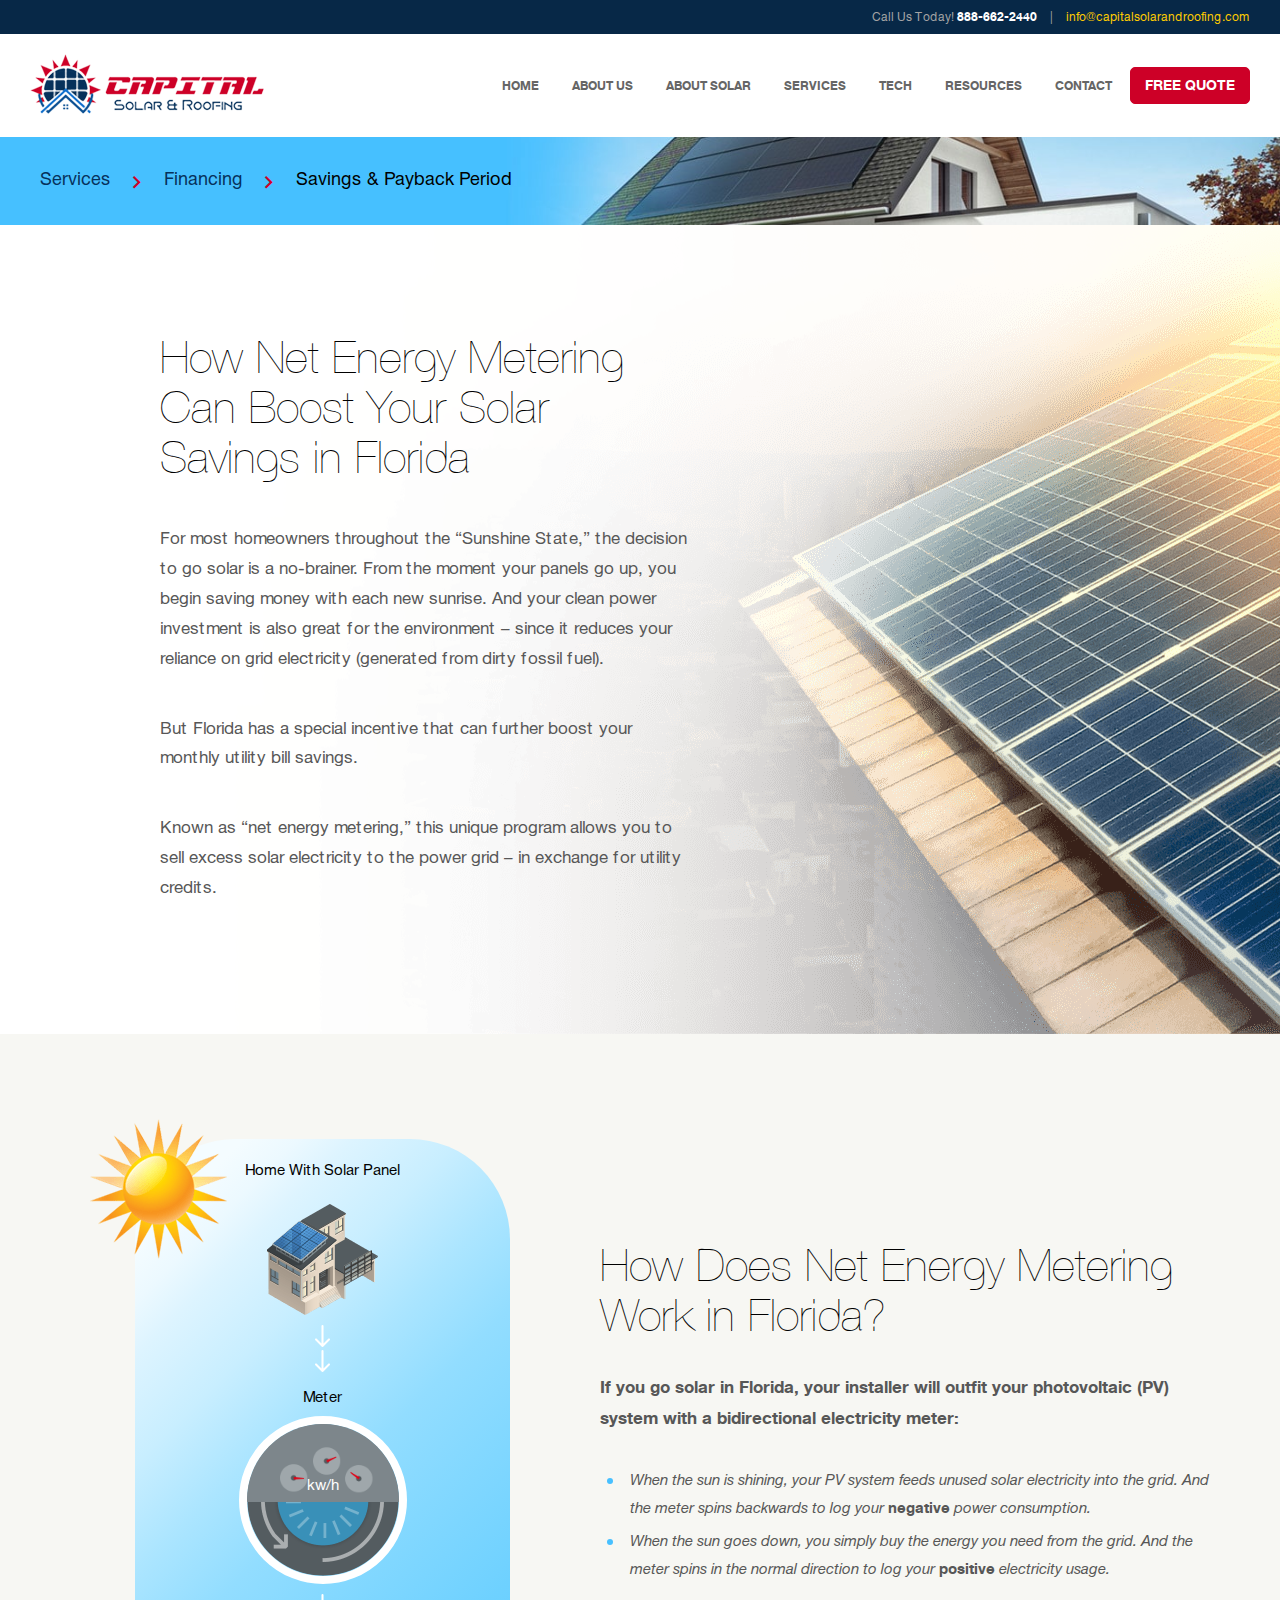
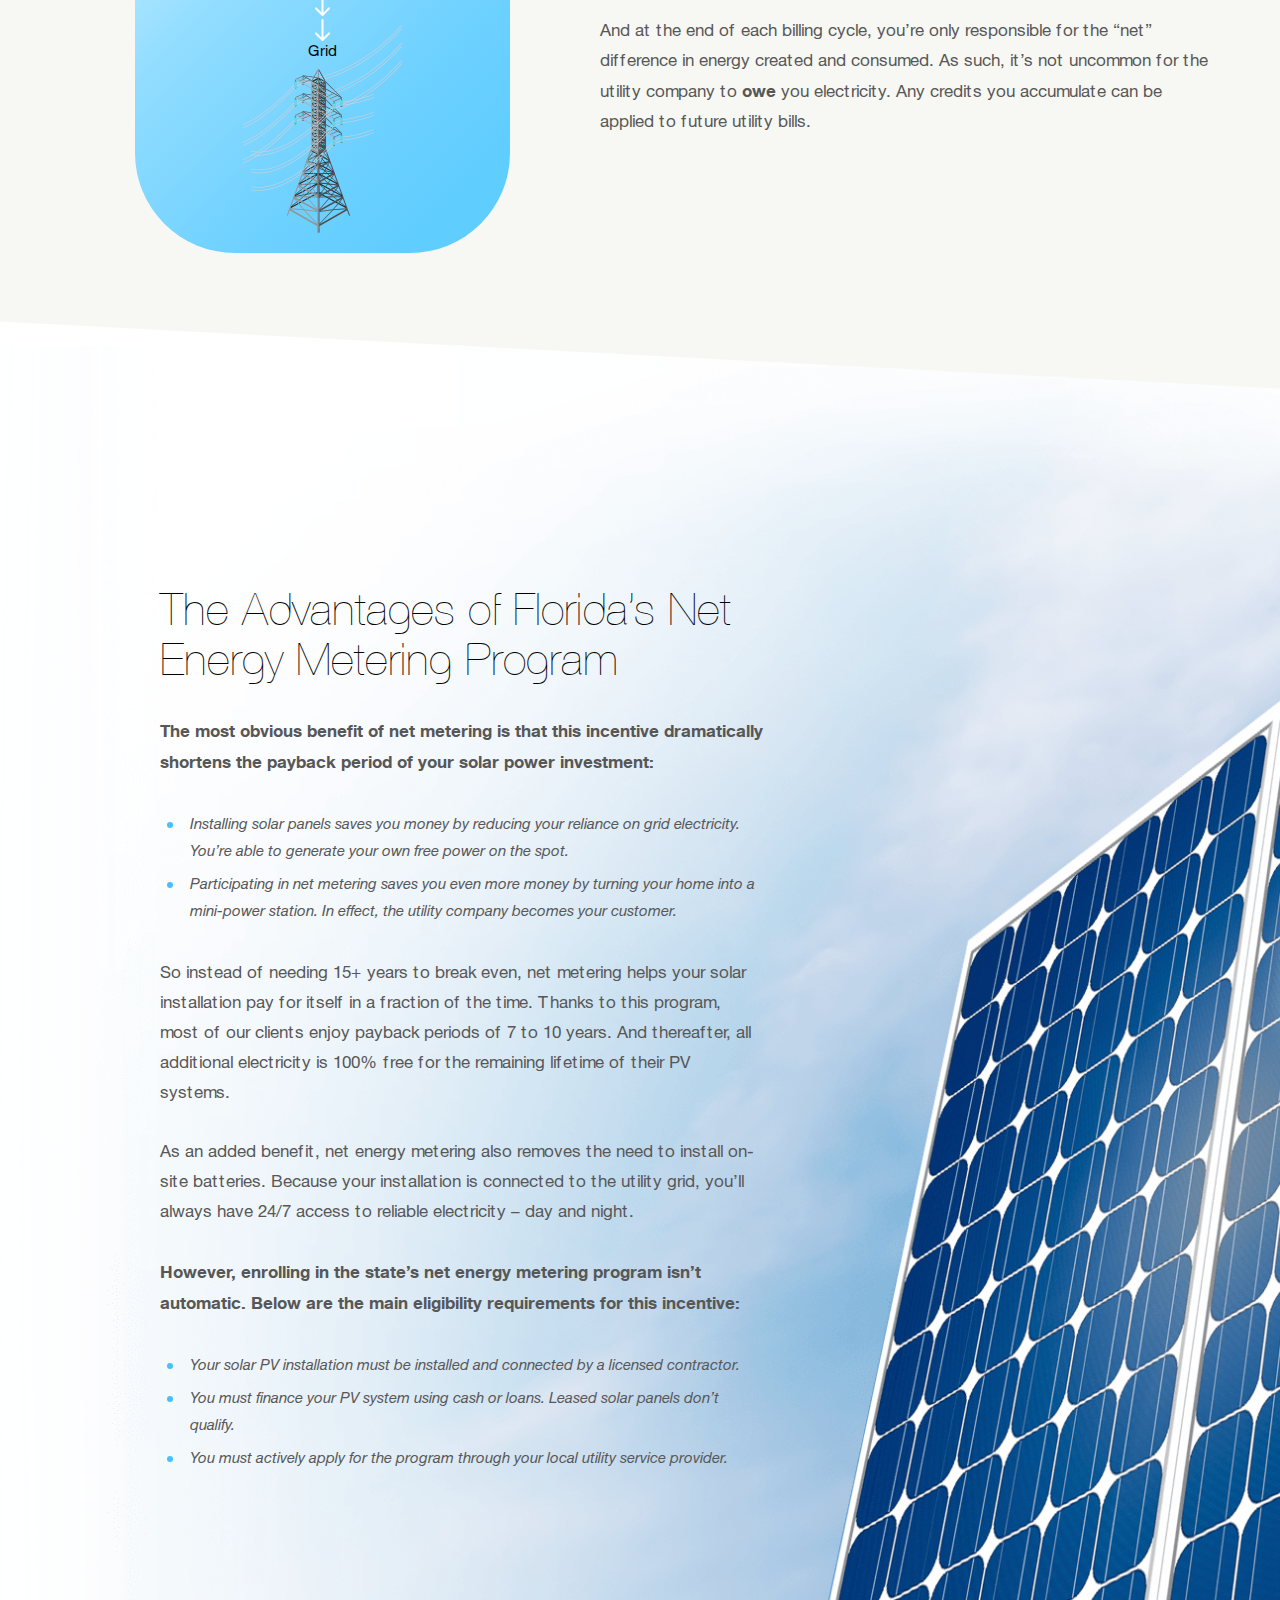
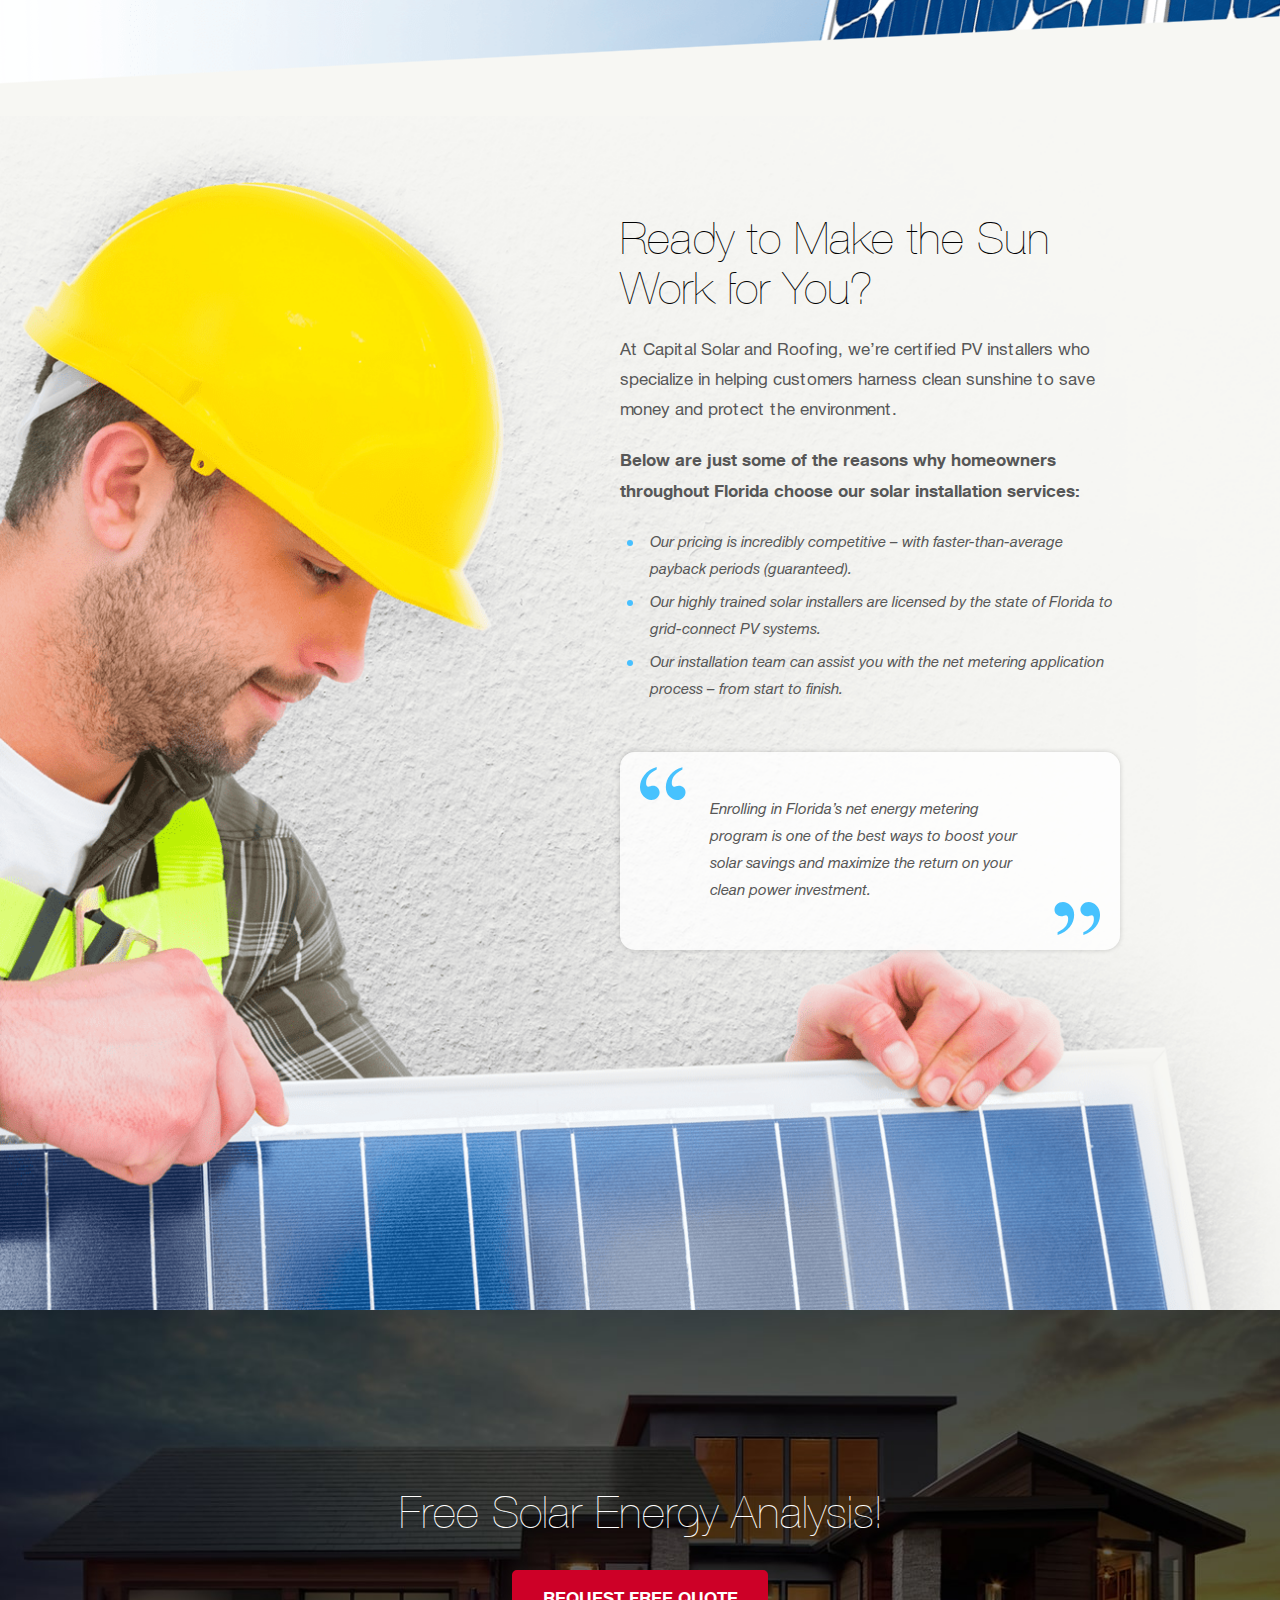
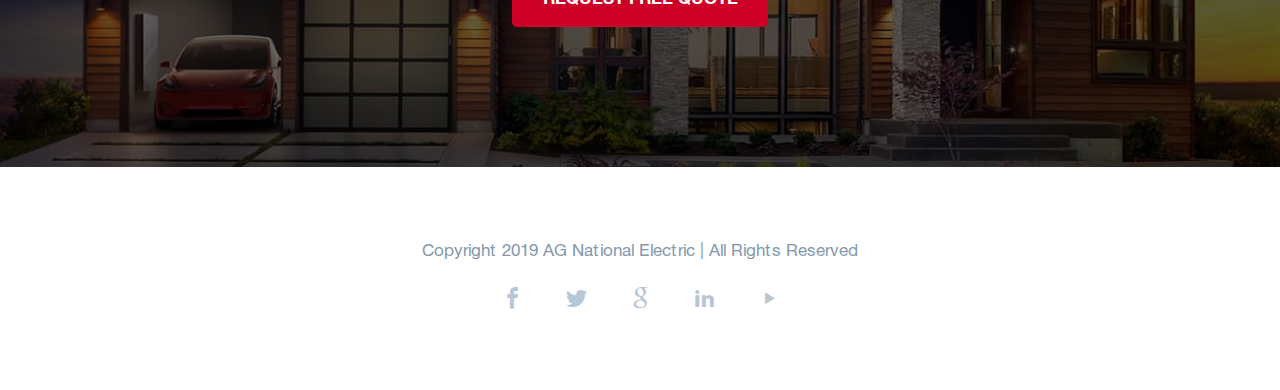
==== savings_payback_period.html @ 1474967b "first" ====
<!DOCTYPE html>
<html lang="en">
<head>
	<meta charset="UTF-8">
	<meta http-equiv="X-UA-Compatible" content="IE=edge"> 
	<meta name="viewport" content="width=device-width, initial-scale=1.0">
	<title>Capital Solar and Roofing</title>
	<link rel="stylesheet" href="css/style.min.css"/>
</head>
<body>
	<div class="top">
		<div class="top__block">Call Us Today! <a href="tel:888-662-2440" class="top__phone">888-662-2440</a> | <a href="mailto:info@capitalsolarandroofing.com" class="top__mail">info@capitalsolarandroofing.com</a></div>
	</div>
	<header class="header d_flex">
		<div class="header__logo"><a href="index.html"><img src="img/logo.svg" alt=""></a></div>
		<div class="header__menu">
			<nav>
				<a href="#" id="pull"  class="navbar-toggle">
					<span class="icon-bar"></span>
					<span class="icon-bar"></span>
					<span class="icon-bar"></span>
				</a>
				<ul class="menu">
					<li><a href="index.html">Home</a></li>
					<li><a href="#">About Us</a>
						<ul class="submenu">
							<li><a href="#">Our Mission Values</a></li>
						</ul>
					</li>
					<li><a href="#">About Solar</a>
						<ul class="submenu">
							<li><a href="#">Solar Overview</a></li>
							<li><a href="#">Solar Benefits</a></li>
						</ul>
					</li>
					<li><a href="#">Services</a>
						<ul class="submenu">
							<li><a href="#">Solar Installation Process</a></li>
							<li><a href="#">Roofing</a></li>
							<li><a href="#">Generators</a></li>
							<li><a href="#">Racking</a></li>
							<li><a href="#">Financing</a>
								<ul class="sub-submenu">
									<li><a href="#">Cash</a></li>
									<li><a href="#">Low-Interest Loans</a></li>
									<li><a href="#">Pace Solar Financing</a></li>
									<li><a href="#">Incentives</a>
										<ul>
											<li><a href="#">Tax Credit</a></li>
											<li><a href="#">NEM</a></li>
										</ul>
									</li>
									<li><a href="savings_payback_period.html">Savings &amp; Payback Period</a></li>
								</ul>
							</li>
							<li><a href="#">Coverage</a>
								<ul class="sub-submenu">
									<li><a href="#">Solar Power Monitoring</a></li>
									<li><a href="#">Maintenance</a></li>
									<li><a href="#">Warranty &amp; Guarantee</a></li>
								</ul>
							</li>
						</ul>
					</li>
					<li><a href="#">Tech</a>
						<ul class="submenu">
							<li><a href="#">Panels</a></li>
							<li><a href="#">Inverters</a>
								<ul class="sub-submenu">
									<li><a href="#">Hanwha Q-Cells</a></li>
									<li><a href="#">Mission Solar</a></li>	
								</ul>
							</li>
							<li><a href="#">Electrical Panels</a>
							</li>
							<li><a href="#">Batteries</a></li>
						</ul>
					</li>
					<li><a href="#">Resources</a>
						<ul class="submenu">
							<li><a href="#">Blog</a></li>
							<li><a href="#">Hurricane Reports</a></li>
						</ul>
					</li>
					<li><a href="#">Contact</a></li>
					<li><a href="#">Free Quote</a></li>
				</ul>
				<ul class="menu-mobile">
					<li><a href="index.html">Home</a></li>
					<li><a href="#">About Us</a>
						<i class="icon-right1 open"></i>
						<ul class="submenu-mobile">
							<li><a href="#">Our Mission Values</a></li>
						</ul>
					</li>
					<li><a href="#">About Solar</a>
						<i class="icon-right1 open"></i>
						<ul class="submenu-mobile">
							<li><a href="#">Solar Overview</a></li>
							<li><a href="#">Solar Benefits</a></li>
						</ul>
					</li>
					<li><a href="#">Services</a>
						<i class="icon-right1 open"></i>
						<ul class="submenu-mobile">
							<li><a href="#">Solar Installation Process</a></li>
							<li><a href="#">Roofing</a></li>
							<li><a href="#">Generators</a></li>
							<li><a href="#">Racking</a></li>
							<li><a href="#">Financing</a>
								<i class="icon-right1 open"></i>
								<ul class="sub-submenu-mobile">
									<li><a href="#">Cash</a></li>
									<li><a href="#">Low-Interest Loans</a></li>
									<li><a href="#">Pace Solar Financing</a></li>
									<li><a href="#">Incentives</a>
										<ul>
											<li><a href="#">Tax Credit</a></li>
											<li><a href="#">NEM</a></li>
										</ul>
									</li>
									<li><a href="savings_payback_period.html">Savings &amp; Payback Period</a></li>
								</ul>
							</li>
							<li><a href="#">Coverage</a>
								<i class="icon-right1 open"></i>
								<ul class="sub-submenu-mobile">
									<li><a href="#">Solar Power Monitoring</a></li>
									<li><a href="#">Maintenance</a></li>
									<li><a href="#">Warranty &amp; Guarantee</a></li>
								</ul>
							</li>
						</ul>
					</li>
					<li><a href="#">Tech</a>
						<i class="icon-right1 open"></i>
						<ul class="submenu-mobile">
							<li><a href="#">Panels</a></li>
							<li><a href="#">Inverters</a>
								<i class="icon-right1 open"></i>
								<ul class="sub-submenu-mobile">
									<li><a href="#">Hanwha Q-Cells</a></li>
									<li><a href="#">Mission Solar</a></li>	
								</ul>
							</li>
							<li><a href="#">Electrical Panels</a>
							</li>
							<li><a href="#">Batteries</a></li>
						</ul>
					</li>
					<li><a href="#">Resources</a>
						<i class="icon-right1 open"></i>
						<ul class="submenu-mobile">
							<li><a href="#">Blog</a></li>
							<li><a href="#">Hurricane Reports</a></li>
						</ul>
					</li>
					<li><a href="#">Contact</a></li>
					<li><a href="#">Free Quote</a></li>
				</ul>
			</nav>
		</div>
	</header>
	<main>
		<div class="breadcrumbs">
			<div class="breadcrumbs__block">
				<ul>
					<li><a href="#">Services</a></li>
					<li><a href="#">Financing</a></li>
					<li><a href="#">Savings &amp; Payback Period</a></li>
				</ul>
			</div>
		</div>
		<div class="how">
			<div class="container mx-auto">
				<div class="how__block">
					<div class="headline black">How Net Energy Metering Can Boost Your Solar Savings in Florida</div>
					<div class="text">
						<p>For most homeowners throughout the “Sunshine State,” the decision to go solar is a no-brainer. From the moment your panels go up, you begin saving money with each new sunrise. And your clean power investment is also great for the environment – since it reduces your reliance on grid electricity (generated from dirty fossil fuel).</p>
						<p>But Florida has a special incentive that can further boost your monthly utility bill savings.</p>
						<p>Known as “net energy metering,” this unique program allows you to sell excess solar electricity to the power grid – in exchange for utility credits.</p>
					</div>
				</div>
			</div>
		</div>
		<div class="work">
			<div class="container mx-auto">
				<div class="d_flex">
					<div class="work__img">
						<iframe src="animation/index.html"></iframe>
					</div>
					<div class="work__text">
						<div  class="headline black">How Does Net Energy Metering Work in Florida?</div>
						<div class="text">
							<p><span>If you go solar in Florida, your installer will outfit your photovoltaic (PV) system with a bidirectional electricity meter:</span></p>
							<ul class="list">
								<li>When the sun is shining, your PV system feeds unused solar electricity into the grid. And the meter spins backwards to log your <span>negative</span> power consumption.</li>
								<li>When the sun goes down, you simply buy the energy you need from the grid. And the meter spins in the normal direction to log your <span>positive</span> electricity usage.</li>
							</ul>
							<p>And at the end of each billing cycle, you’re only responsible for the “net” difference in energy created and consumed. As such, it’s not uncommon for the utility company to <span>owe</span> you electricity. Any credits you accumulate can be applied to future utility bills.</p>
						</div>
					</div>
				</div>
			</div>
		</div>
		<div class="net">
			<div class="container mx-auto">
				<div class="net__block">
					<div class="headline black">The Advantages of Florida’s Net Energy Metering Program</div>
					<div class="text">
						<p><span>The most obvious benefit of net metering is that this incentive dramatically shortens the payback period of your solar power investment:</span></p>
						<ul class="list">
							<li>Installing solar panels saves you money by reducing your reliance on grid electricity. You’re able to generate your own free power on the spot.</li>
							<li>Participating in net metering saves you even more money by turning your home into a mini-power station. In effect, the utility company becomes your customer.</li>
						</ul>
						<p>So instead of needing 15+ years to break even, net metering helps your solar installation pay for itself in a fraction of the time. Thanks to this program, most of our clients enjoy payback periods of 7 to 10 years. And thereafter, all additional electricity is 100% free for the remaining lifetime of their PV systems.</p>
						<p>As an added benefit, net energy metering also removes the need to install on-site batteries. Because your installation is connected to the utility grid, you’ll always have 24/7 access to reliable electricity – day and night.</p>
						<p><span>However, enrolling in the state’s net energy metering program isn’t automatic. Below are the main eligibility requirements for this incentive:</span></p>
						<ul class="list">
							<li>Your solar PV installation must be installed and connected by a licensed contractor.</li>
							<li>You must finance your PV system using cash or loans. Leased solar panels don’t qualify.</li>
							<li>You must actively apply for the program through your local utility service provider.</li>
						</ul>
					</div>
				</div>
			</div>
		</div>
		<div class="ready">
			<div class="container mx-auto">
				<div class="ready__block">
					<div class="headline black">Ready to Make the Sun Work for You?</div>
					<div class="text">
						<p></p>At Capital Solar and Roofing, we’re certified PV installers who specialize in helping customers harness clean sunshine to save money and protect the environment.
						<p><span>Below are just some of the reasons why homeowners throughout Florida choose our solar installation services:</span></p>
						<ul class="list">
							<li>Our pricing is incredibly competitive – with faster-than-average payback periods (guaranteed).</li>
							<li>Our highly trained solar installers are licensed by the state of Florida to grid-connect PV systems.</li>
							<li>Our installation team can assist you with the net metering application process – from start to finish.</li>
						</ul>
						<div class="ready__quote">
						<div>Enrolling in Florida’s net energy metering program is one of the best ways to boost your solar savings and maximize the return on your clean power investment. </div>
						</div>
					</div>
				</div>
			</div>
		</div>
		<div class="bottom">
			<div class="container mx-auto">
				<div class="headline white text-center">Free Solar Energy Analysis!</div>
				<a href="" class="button mx-auto">Request Free Quote</a>
			</div>
		</div>
	</main>
	<footer class="footer">
		<div class="container mx-auto text-center">
			<div class="footer__copyright">Copyright 2019 AG National Electric | All Rights Reserved</div>
			<ul class="footer__social">
				<li><a href=""><i class="icon-facebook"></i></a></li>
				<li><a href=""><i class="icon-twitter"></i></a></li>
				<li><a href=""><i class="icon-google"></i></a></li>
				<li><a href=""><i class="icon-linkedin"></i></a></li>
				<li><a href=""><i class="icon-play"></i></a></li>
			</ul>
		</div>
	</footer>
	<script src="js/jquery-3.3.1.min.js"></script>
	<script src="js/script.min.js"></script>
</body>
</html>
---- css/style.min.css ----
@font-face{font-family:HelveticaBold;font-display:swap;src:url(../fonts/helveticaneuecyr-bold-webfont.eot) format("embedded-opentype");src:url(../fonts/helveticaneuecyr-bold-webfont.woff) format("woff"),url(../fonts/helveticaneuecyr-bold-webfont.woff2) format("woff2"),url(../fonts/helveticaneuecyr-bold-webfont.ttf) format("truetype"),url(../fonts/helveticaneuecyr-bold-webfont.otf) format("opentype"),url(../fonts/helveticaneuecyr-bold-webfont.svg#webfont) format("svg");font-weight:400;font-style:normal}@font-face{font-family:HelveticaRoman;font-display:swap;src:url(../fonts/helveticaneuecyr-roman.eot) format("embedded-opentype");src:url(../fonts/helveticaneuecyr-roman.woff) format("woff"),url(../fonts/helveticaneuecyr-roman.woff2) format("woff2"),url(../fonts/helveticaneuecyr-roman.ttf) format("truetype"),url(../fonts/helveticaneuecyr-roman.otf) format("opentype"),url(../fonts/helveticaneuecyr-roman.svg#webfont) format("svg");font-weight:400;font-style:normal}@font-face{font-family:HelveticaItalic;font-display:swap;src:url(../fonts/HelveticaNeueCyr-Italic.eot) format("embedded-opentype");src:url(../fonts/HelveticaNeueCyr-Italic.woff) format("woff"),url(../fonts/HelveticaNeueCyr-Italic.woff2) format("woff2"),url(../fonts/HelveticaNeueCyr-Italic.ttf) format("truetype"),url(../fonts/HelveticaNeueCyr-Italic.otf) format("opentype"),url(../fonts/HelveticaNeueCyr-Italic.svg#webfont) format("svg");font-weight:400;font-style:normal}@font-face{font-family:AovelLight;font-display:swap;src:url("../fonts/Aovel Sans Light V2.eot") format("embedded-opentype");src:url("../fonts/Aovel Sans Light V2.woff") format("woff"),url("../fonts/Aovel Sans Light V2.woff2") format("woff2"),url("../fonts/Aovel Sans Light V2.ttf") format("truetype"),url("../fonts/Aovel Sans Light V2.otf") format("opentype"),url("../fonts/Aovel Sans Light V2.svg#webfont") format("svg");font-weight:400;font-style:normal}@font-face{font-family:icomoon;font-display:swap;src:url(../fonts/icomoon.eot) format("embedded-opentype");src:url(../fonts/icomoon.woff) format("woff"),url(../fonts/icomoon.woff2) format("woff2"),url(../fonts/icomoon.ttf) format("truetype"),url(../fonts/icomoon.otf) format("opentype"),url(../fonts/icomoon.svg#webfont) format("svg");font-weight:400;font-style:normal}*{vertical-align:baseline;font-weight:inherit;font-family:inherit;font-style:inherit;font-size:100%;border:0 none;outline:0;padding:0;margin:0;-webkit-tap-highlight-color:transparent;-webkit-box-sizing:border-box;box-sizing:border-box}[class*=" icon-"],[class^=icon-]{font-family:icomoon!important;speak:none;font-style:normal;font-weight:400;font-variant:normal;text-transform:none;line-height:1;-webkit-font-smoothing:antialiased;-moz-osx-font-smoothing:grayscale}.icon-google:before{content:"\e900"}.icon-twitter:before{content:"\e90a"}.icon-facebook:before{content:"\e901"}.icon-linkedin:before{content:"\e905"}.icon-play:before{content:"\e904"}.icon-right1:before{content:"\e906"}.icon-down:before{content:"\e909"}html{font-size:10px}@media (max-width:576px){html{font-size:9px}}body{font-family:HelveticaRoman,Arial,sans-serif;color:#575757;overflow-x:hidden;min-width:320px}a{text-decoration:none;color:#000}.d_flex,.hero .group{display:-webkit-box;display:-ms-flexbox;display:flex;-webkit-box-pack:space-between;-ms-flex-pack:justify;justify-content:space-between;-webkit-box-align:center;-ms-flex-align:center;align-items:center;-ms-flex-wrap:wrap;flex-wrap:wrap}.button,.header nav .menu>li>a,input[type=submit]{display:-webkit-box;display:-ms-flexbox;display:flex;-webkit-box-pack:center;-ms-flex-pack:justify;justify-content:center;-webkit-box-align:center;-ms-flex-align:center;align-items:center}.text-center{text-align:center}.mx-auto{margin-left:auto;margin-right:auto}ul li{display:inline-block}input,textarea{-webkit-appearance:none}textarea{overflow:auto}::-webkit-input-placeholder{color:#8b8b8b}:-moz-placeholder{color:#8b8b8b}::-moz-placeholder{color:#8b8b8b}:-ms-input-placeholder{color:#8b8b8b}img{max-width:100%}.container{max-width:960px}@media (max-width:992px){.container{width:90%}}.big,.button,input[type=submit]{text-transform:uppercase}.footer__copyright,.hero .group label,.hero .group:nth-child(n+3):nth-child(-n+5) span input,.text{font:1.7rem/1.76 HelveticaRoman}.footer__copyright span,.hero .group label span,.hero .group:nth-child(n+3):nth-child(-n+5) span input span,.text span{font-family:HelveticaBold}.headline{font:4.5rem AovelLight}.white{color:#fff}.black{color:#000}ul.list{text-align:left}ul.list li{font:1.5rem/1.8 HelveticaItalic;position:relative;padding-left:3rem;margin:.3rem 0}ul.list li:before{background:#47c0ff;content:'';position:absolute;width:6px;height:6px;-webkit-border-radius:50%;-moz-border-radius:50%;-ms-border-radius:50%;border-radius:50%;left:7px;top:10px}.button,input[type=submit]{width:256px;max-width:100%;height:57px;color:#fff;font:1.7rem HelveticaBold;-webkit-border-radius:.5rem;-moz-border-radius:.5rem;-ms-border-radius:.5rem;border-radius:.5rem;border:2px solid #cd0027;background-color:#cd0027;cursor:pointer}.button.reverce,.button:hover,input[type=submit].reverce,input[type=submit]:hover{background:0 0;color:#cd0027}@media (max-width:576px){.button,input[type=submit]{margin:0 auto}}.button.reverce:hover,input[type=submit].reverce:hover{background:#cd0027;color:#fff}.top{color:#a4a4a4;background:#072847;font-size:1.2rem;padding:1rem 3rem}@media (max-width:576px){.top{padding:1rem 1.5rem}}@media (max-width:345px){.top{font-size:1.1rem}}.top__block{text-align:right}.top__phone{color:#fff;font-family:HelveticaBold;margin-right:1rem}@media (max-width:576px){.top__phone{margin-right:.5rem}}.top__mail{color:#fc0;margin-left:1rem}@media (max-width:576px){.top__mail{margin-left:.5rem}}.header nav .menu-mobile a,.header nav .menu>li>a{color:#666;font:1.2rem HelveticaBold;text-transform:uppercase;position:relative;z-index:2}.header nav .menu>li .submenu,.header nav .menu>li .submenu .sub-submenu{position:absolute;background:#fff;-webkit-border-radius:.5rem;-moz-border-radius:.5rem;-ms-border-radius:.5rem;border-radius:.5rem;padding:2rem .5rem 2rem 2rem;border:1px solid #b7c6d5}.header{padding:2rem 3rem}@media (max-width:576px){.header{padding:2rem 1rem}}.header nav .sub-submenu,.header nav .sub-submenu-mobile,.header nav .submenu,.header nav .submenu-mobile{display:none}.header nav #pull{display:none;cursor:pointer}@media (max-width:992px){.header nav #pull{display:inline-block;position:absolute;right:3rem;top:7rem}}@media (max-width:576px){.header nav #pull{right:2rem}}.header nav .icon-bar{display:block;width:28px;height:2px;border-radius:1px;background-color:#000;margin:5px auto}.header nav .navbar-toggle .icon-bar:nth-of-type(2){top:1px}.header nav .navbar-toggle .icon-bar:nth-of-type(3){top:2px}.header nav .navbar-toggle .icon-bar{position:relative;-webkit-transition:all 200ms ease-in-out;-moz-transition:all 200ms ease-in-out;-ms-transition:all 200ms ease-in-out;-o-transition:all 200ms ease-in-out;transition:all 200ms ease-in-out}.header nav .navbar-toggle.cross .icon-bar:nth-of-type(1){top:6px;-webkit-transform:rotate(45deg);-ms-transform:rotate(45deg);transform:rotate(45deg)}.header nav .navbar-toggle.cross .icon-bar:nth-of-type(2){background-color:transparent}.header nav .navbar-toggle.cross .icon-bar:nth-of-type(3){top:-8px;-webkit-transform:rotate(-45deg);-ms-transform:rotate(-45deg);transform:rotate(-45deg)}@media (max-width:992px){.header nav .menu{display:none}}.header nav .menu>li>a{padding:0 1.4rem;border:1px solid transparent;-webkit-border-radius:.5rem;-moz-border-radius:.5rem;-ms-border-radius:.5rem;border-radius:.5rem;height:37px}.header nav .menu>li>a.hover{border-bottom-color:#fff!important;border-bottom-left-radius:0;border-bottom-right-radius:0;background:#fff}@media (max-width:1060px){.header nav .menu>li>a{padding:0 .9rem}}.header nav .menu>li:hover>a{border-color:#b7c6d5}.header nav .menu>li:last-child a{background:#cd0027;border-color:#cd0027;color:#fff;font-size:1.4rem}.header nav .menu>li:last-child a:hover{background:0 0;color:#cd0027}.header nav .menu>li .submenu .sub-submenu li ul{margin-left:1rem}@media (min-width:992px){.header nav .menu>li:hover .submenu{display:block;border-top-left-radius:0;margin-top:-1px;z-index:1}.header nav .menu>li:hover .submenu li{display:block;position:relative}.header nav .menu>li:hover .submenu li:before{content:'\e906';position:absolute;font:2.2rem icomoon;color:#cd0027;left:-1.5rem;top:.4rem}.header nav .menu>li:hover .submenu li:hover .sub-submenu{display:block;left:100%;min-width:200px;top:0}.header nav .menu>li:hover .submenu li a{display:-webkit-box;display:-ms-flexbox;display:flex;-webkit-box-pack:flex-start;-ms-flex-pack:justify;justify-content:flex-start;-webkit-box-align:center;-ms-flex-align:center;align-items:center;color:#666;font:1.1rem HelveticaBold;text-transform:uppercase;padding:1rem}.header nav .menu>li:hover .submenu li a:hover{text-decoration:underline}}.header nav .menu-mobile{display:none;width:100%;text-align:center;position:absolute;right:0;top:136px;background:#fff;border-bottom:1px solid #b7c6d5;-webkit-user-select:none;-webkit-touch-callout:none;z-index:100}@media (max-width:576px){.header nav .menu-mobile{top:127px}}.header nav .menu-mobile .open{display:inline-block;float:right;font-size:2.2rem;color:#cd0027;margin-top:5px;padding-right:1rem;cursor:pointer}.header nav .menu-mobile a{padding:1rem 1.4rem;height:35px;display:inline-block}.header nav .menu-mobile a:hover{text-decoration:underline}@media (max-width:576px){.header nav .menu-mobile a{height:30px}}.header nav .menu-mobile li{display:block;text-align:left;border-top:1px solid #b7c6d5}.header nav .menu-mobile li ul li a{margin-left:2rem}.header nav .menu-mobile li ul li ul li a{margin-left:4rem}.header nav .menu-mobile li ul li ul li ul li a{margin-left:6rem}.hero{padding:50rem 0 10rem;background:url(../img/hero_bg.jpg) no-repeat center transparent;background-size:cover;position:relative}@media (max-width:992px){.hero{padding:30rem 0 7rem}}@media (max-width:768px){.hero{padding:20rem 0 5rem}}@media (max-width:576px){.hero{padding:7rem 0 4rem}}.hero:after{content:'';position:absolute;width:100%;height:100%;top:0;right:0;background:0 0;background:-moz-linear-gradient(-88deg,transparent 0,transparent 81%,#fff 81.1%,#fff 100%);background:-webkit-linear-gradient(-88deg,transparent 0,transparent 81%,#fff 81.1%,#fff 100%);background:linear-gradient(178deg,transparent 0,transparent 81%,#fff 81.1%,#fff 100%)}.hero form{background-color:rgba(6,49,91,.8);padding:4.5rem 3rem;position:relative;z-index:2}@media (max-width:576px){.hero form{padding:4rem 2rem}}.hero__text{color:#a8a8a8;font-size:1.4rem;line-height:1.71;margin:2.5rem 0}.hero .group{margin-bottom:1.5rem}.hero .group input[type=submit]:hover{background:#fff;border-color:#fff}.hero .group span{width:65%}@media (max-width:576px){.hero .group span{width:100%}.hero .group span input{margin:0 auto}}.hero .group label{width:35%;color:#fff;padding-right:.5rem}@media (max-width:576px){.hero .group label{width:100%;margin-bottom:.5rem}}.hero .group:nth-child(n+3):nth-child(-n+5) span{position:relative;-webkit-border-radius:.5rem;-moz-border-radius:.5rem;-ms-border-radius:.5rem;border-radius:.5rem;overflow:hidden}.hero .group:nth-child(n+3):nth-child(-n+5) span:before{content:'';position:absolute;width:3.8rem;height:100%;top:0;left:0}.hero .group:nth-child(n+3):nth-child(-n+5) span input{width:100%;color:#000;padding:.4rem .5rem .4rem 5rem;box-shadow:inset 0 0 .4rem rgba(24,24,24,.32);min-height:3.7rem}.group:nth-child(3) span:before{background:url(../img/location.svg) no-repeat center #e8e8e8}.group:nth-child(4) span:before{background:url(../img/home.svg) no-repeat center #e8e8e8}.group:nth-child(5) span:before{background:url(../img/doll.svg) no-repeat center #e8e8e8}.monitoring{background:url(../img/monitoring_bg.jpg) no-repeat 90% top;padding:0 2rem 11rem}@media (max-width:1600px){.monitoring{background-position:110% top}}@media (max-width:1200px){.monitoring{background-position:180% top}}@media (max-width:992px){.monitoring{background-position:center top;padding:350px 0 5rem;background-size:450px auto}}@media (max-width:576px){.monitoring{background-size:300px auto;padding:300px 0 5rem}}.monitoring__block{width:35%;padding:17rem 0 20rem}@media (max-width:992px){.monitoring__block{width:100%;padding:5rem 0 0;text-align:center}}@media (max-width:576px){.monitoring__block{padding:0}}.monitoring__text{margin:3rem 0}@media (max-width:992px){.monitoring .button{margin:0 auto}}.products{background:#f7f7f3;background:-moz-linear-gradient(-93deg,#f7f7f3 0,#f7f7f3 86%,#fff 86.1%,#fff 100%);background:-webkit-linear-gradient(-93deg,#f7f7f3 0,#f7f7f3 86%,#fff 86.1%,#fff 100%);background:linear-gradient(-177deg,#f7f7f3 0,#f7f7f3 86%,#fff 86.1%,#fff 100%);padding:8rem 2rem 23rem}@media (max-width:992px){.products{background:#f7f7f3;background:-moz-linear-gradient(-93deg,#f7f7f3 0,#f7f7f3 94%,#fff 94.1%,#fff 100%);background:-webkit-linear-gradient(-93deg,#f7f7f3 0,#f7f7f3 94%,#fff 94.1%,#fff 100%);background:linear-gradient(-177deg,#f7f7f3 0,#f7f7f3 94%,#fff 94.1%,#fff 100%);padding:8rem 0 10rem}}@media (max-width:576px){.products{background:#f7f7f3;background:-moz-linear-gradient(-97deg,#f7f7f3 0,#f7f7f3 97%,#fff 97.1%,#fff 100%);background:-webkit-linear-gradient(-97deg,#f7f7f3 0,#f7f7f3 97%,#fff 97.1%,#fff 100%);background:linear-gradient(-173deg,#f7f7f3 0,#f7f7f3 97%,#fff 97.1%,#fff 100%);padding:8rem 0 10rem}}.products .container{max-width:990px}.products__items{margin-top:7rem;-webkit-box-align:stretch;-ms-flex-align:stretch;align-items:stretch}.products__item{width:33.33333%;padding:3rem 3rem 8rem;position:relative;border-right:1px solid #e4e4e2}.products__item:nth-child(3n){border-right:none}.products__item:nth-child(-n+3){border-bottom:1px solid #e4e4e2}@media (max-width:992px){.products__item{width:50%;border-right:1px solid #e4e4e2}.products__item:nth-child(3n){border-right:1px solid #e4e4e2}.products__item:nth-child(2n){border-right:none}.products__item:nth-child(-n+4){border-bottom:1px solid #e4e4e2}}@media (max-width:768px){.products__item{padding:3rem 2rem 8rem}}@media (max-width:576px){.products__item{width:100%;border-right:none;border-bottom:1px solid #e4e4e2}.products__item:nth-child(2n),.products__item:nth-child(3n){border-right:none}.products__item:last-child{border-bottom:none}}.products__img{height:140px}.products__item:nth-child(n+4):nth-child(n) .products__img{margin-top:2rem}@media (max-width:992px){.products__item:nth-child(n+3):nth-child(n) .products__img{margin-top:2rem}}@media (max-width:576px){.products__img{height:110px}.products__item:nth-child(n) .products__img{margin-top:0}}.products__text{margin-bottom:1.5rem}.hero .group label.products__text,.hero .group:nth-child(n+3):nth-child(-n+5) span input.products__text,.products__text.footer__copyright,.products__text.text{font-size:1.4rem}.hero .group label.products__text span,.hero .group:nth-child(n+3):nth-child(-n+5) span input.products__text span,.products__text.footer__copyright span,.products__text.text span{color:#0e6cc7;font-size:1.6rem}.products .button{font-size:1.4rem;border-width:1px;width:196px;height:47px;position:absolute;bottom:3rem;left:50%;-webkit-transform:translateX(-50%);-ms-transform:translateX(-50%);transform:translateX(-50%)}.batteries{background:url(../img/batteries_bg.jpg) no-repeat 95% top;padding:0 2rem}@media (max-width:1600px){.batteries{background-position:120% top}}@media (max-width:1400px){.batteries{background-position:160% top}}@media (max-width:1200px){.batteries{background-position:400px top}}@media (max-width:992px){.batteries{background-position:center bottom;padding:5rem 0 350px;background-size:450px auto}}@media (max-width:576px){.batteries{background-size:300px auto;padding:5rem 0 300px}}.batteries__block{width:35%;padding:17rem 0 19rem}@media (max-width:992px){.batteries__block{width:100%;padding:0 0 5rem;text-align:center}}@media (max-width:576px){.batteries__block{padding:0}}.batteries__text{margin:3rem 0}@media (max-width:992px){.batteries .button{margin:0 auto}}.gallery{background-color:#f7f7f3;padding:10rem 0 8rem}.gallery__items{margin:5.5rem 0 2rem}.gallery__item{margin-bottom:2rem;width:calc(100%/2 - 1rem);box-shadow:0 0 .4rem rgba(24,24,24,.26);border:1rem solid #fff;background-color:#f7f7f3;overflow:hidden;height:0;padding-top:21.75%;position:relative}@media (max-width:992px){.gallery__item{padding-top:21%}}@media (max-width:768px){.gallery__item{width:100%;padding-top:44%}}.gallery__item img{height:auto;position:absolute;width:100%;left:0;top:0}.bottom{background:url(../img/bottom_bg.jpg) no-repeat center;background-size:cover;padding:18rem 0 14rem}.bottom .button{margin-top:3rem}.bottom .button:hover{background:#fff;border-color:#fff}.footer{padding:7rem 0}.footer__copyright{color:#8398ad;margin-bottom:1rem}.footer__social li{margin:1rem 0;padding:0 2rem}.footer__social li a{color:#b7c6d5}.footer__social li a:hover{color:#8398ad}.footer__social li a i{font-size:2.1rem}.breadcrumbs{background:url(../img/breadcrumbs_bg.jpg) no-repeat left bottom #46c0ff;background-size:cover;padding:3rem 4rem}@media (max-width:1100px){.breadcrumbs{background-position:120px bottom}}@media (max-width:768px){.breadcrumbs{background-position:220px bottom}}.breadcrumbs__block ul li{margin:.5rem 2.5rem .5rem 0;position:relative;padding-left:2.5rem}.breadcrumbs__block ul li:before{content:'\e906';position:absolute;font:2.5rem icomoon;color:#cd0027;left:-1.5rem;top:-.2rem}.breadcrumbs__block ul li a{font:1.8rem HelveticaRoman;color:#06315b}.breadcrumbs__block ul li a:hover{text-decoration:underline}.breadcrumbs__block ul li:last-child a{color:#000}.breadcrumbs__block ul li:first-child{padding-left:0}.breadcrumbs__block ul li:first-child:before{content:''}.how{background:url(../img/how_bg.png) no-repeat right bottom;padding:11rem 0 13rem}@media (max-width:1620px){.how{background-position:200px bottom}}@media (max-width:1440px){.how{background-position:left bottom}}@media (max-width:1240px){.how{background-position:left bottom}}@media (max-width:992px){.how{background-size:650px auto;background-position:right bottom}}@media (max-width:768px){.how{padding:5rem 0 250px;background-size:500px auto}}.how__block{width:55%}@media (max-width:992px){.how__block{width:65%}}@media (max-width:768px){.how__block{width:100%}}@media (max-width:576px){.how__block{text-align:center}}.how__block p{margin-top:4rem}.work{background:#f7f7f3;background:-moz-linear-gradient(-93deg,#f7f7f3 0,#f7f7f3 90%,transparent 90.1%,transparent 100%);background:-webkit-linear-gradient(-93deg,#f7f7f3 0,#f7f7f3 90%,transparent 90.1%,transparent 100%);background:linear-gradient(-177deg,#f7f7f3 0,#f7f7f3 90%,transparent 90.1%,transparent 100%);padding:8rem 3rem 13rem;position:relative;z-index:3}@media (max-width:576px){.work{padding:5rem 2rem 13rem}}@media screen and (max-width:390px){.work{padding:5rem 1rem 13rem}}.work .container{max-width:1200px}@media (max-width:768px){.work .container{width:95%}}.work__img{width:48rem;margin:0 auto}.work__img iframe{width:100%;min-height:78rem}@media (max-width:576px){.work__img iframe{min-height:69rem}}@media screen and (max-width:460px){.work__img iframe{min-height:55rem}}.work__text{width:calc(100% - 56rem);padding-right:2rem}@media (max-width:992px){.work__text{width:100%;padding-right:0;margin-top:3rem;padding-bottom:3rem}}@media (max-width:576px){.work__text{text-align:center}}.work__text p{margin:3rem 0}.net{background:url(../img/net_bg.png) no-repeat right bottom;background-size:auto 100%;margin-top:-8rem;position:relative;z-index:2;padding:24rem 1rem}.net:before{content:'';position:absolute;width:100%;height:100%;z-index:3;top:0;left:0;background:0 0;background:-moz-linear-gradient(273deg,transparent 0,transparent 93%,#f7f7f3 93.1%,#f7f7f3 100%);background:-webkit-linear-gradient(273deg,transparent 0,transparent 93%,#f7f7f3 93.1%,#f7f7f3 100%);background:linear-gradient(177deg,transparent 0,transparent 93%,#f7f7f3 93.1%,#f7f7f3 100%)}@media (max-width:992px){.net{background-size:650px auto;background-position:right bottom;padding:0 0 10rem}}@media (max-width:768px){.net{padding:0 0 300px;background-size:450px auto}}.net__block{width:63%}@media (max-width:992px){.net__block{width:78%}}@media (max-width:768px){.net__block{width:100%}}@media (max-width:576px){.net__block{text-align:center}}.net__block p{margin:3rem 0}.ready{background:url(../img/ready_bg.png) no-repeat left bottom #f7f7f3;position:relative;padding:10rem 1rem 36rem;background-size:auto 120%}@media (max-width:1200px){.ready{background-size:auto 110%}}@media (max-width:992px){.ready{background-size:700px auto;padding-top:7rem}}@media (max-width:768px){.ready{background-size:500px auto;padding-top:5rem}}@media (max-width:576px){.ready{padding-top:0}}.ready__block{width:55%;max-width:500px;margin-left:auto}@media (max-width:992px){.ready__block{width:65%;max-width:100%}}@media (max-width:768px){.ready__block{width:100%}}@media (max-width:576px){.ready__block{text-align:center}}.ready__block p{margin:2rem 0}.ready__quote{box-shadow:0 0 .5rem rgba(24,24,24,.19);-webkit-border-radius:1.5rem;-moz-border-radius:1.5rem;-ms-border-radius:1.5rem;border-radius:1.5rem;background-color:rgba(255,255,255,.8);padding:1.5rem 2rem;margin-top:4.5rem}.ready__quote div{font:1.5rem/1.8 HelveticaItalic;padding:3rem 7rem;position:relative}@media (max-width:576px){.ready__quote div{padding:5rem 3rem}}.ready__quote div:after,.ready__quote div:before{content:'';position:absolute;width:4.6rem;height:3.3rem}.ready__quote div:before{background:url(../img/quote_top.svg) no-repeat center;background-size:4.6rem 3.3rem;top:0;left:0}.ready__quote div:after{background:url(../img/quote_bottom.svg) no-repeat center;background-size:4.6rem 3.3rem;right:0;bottom:0}
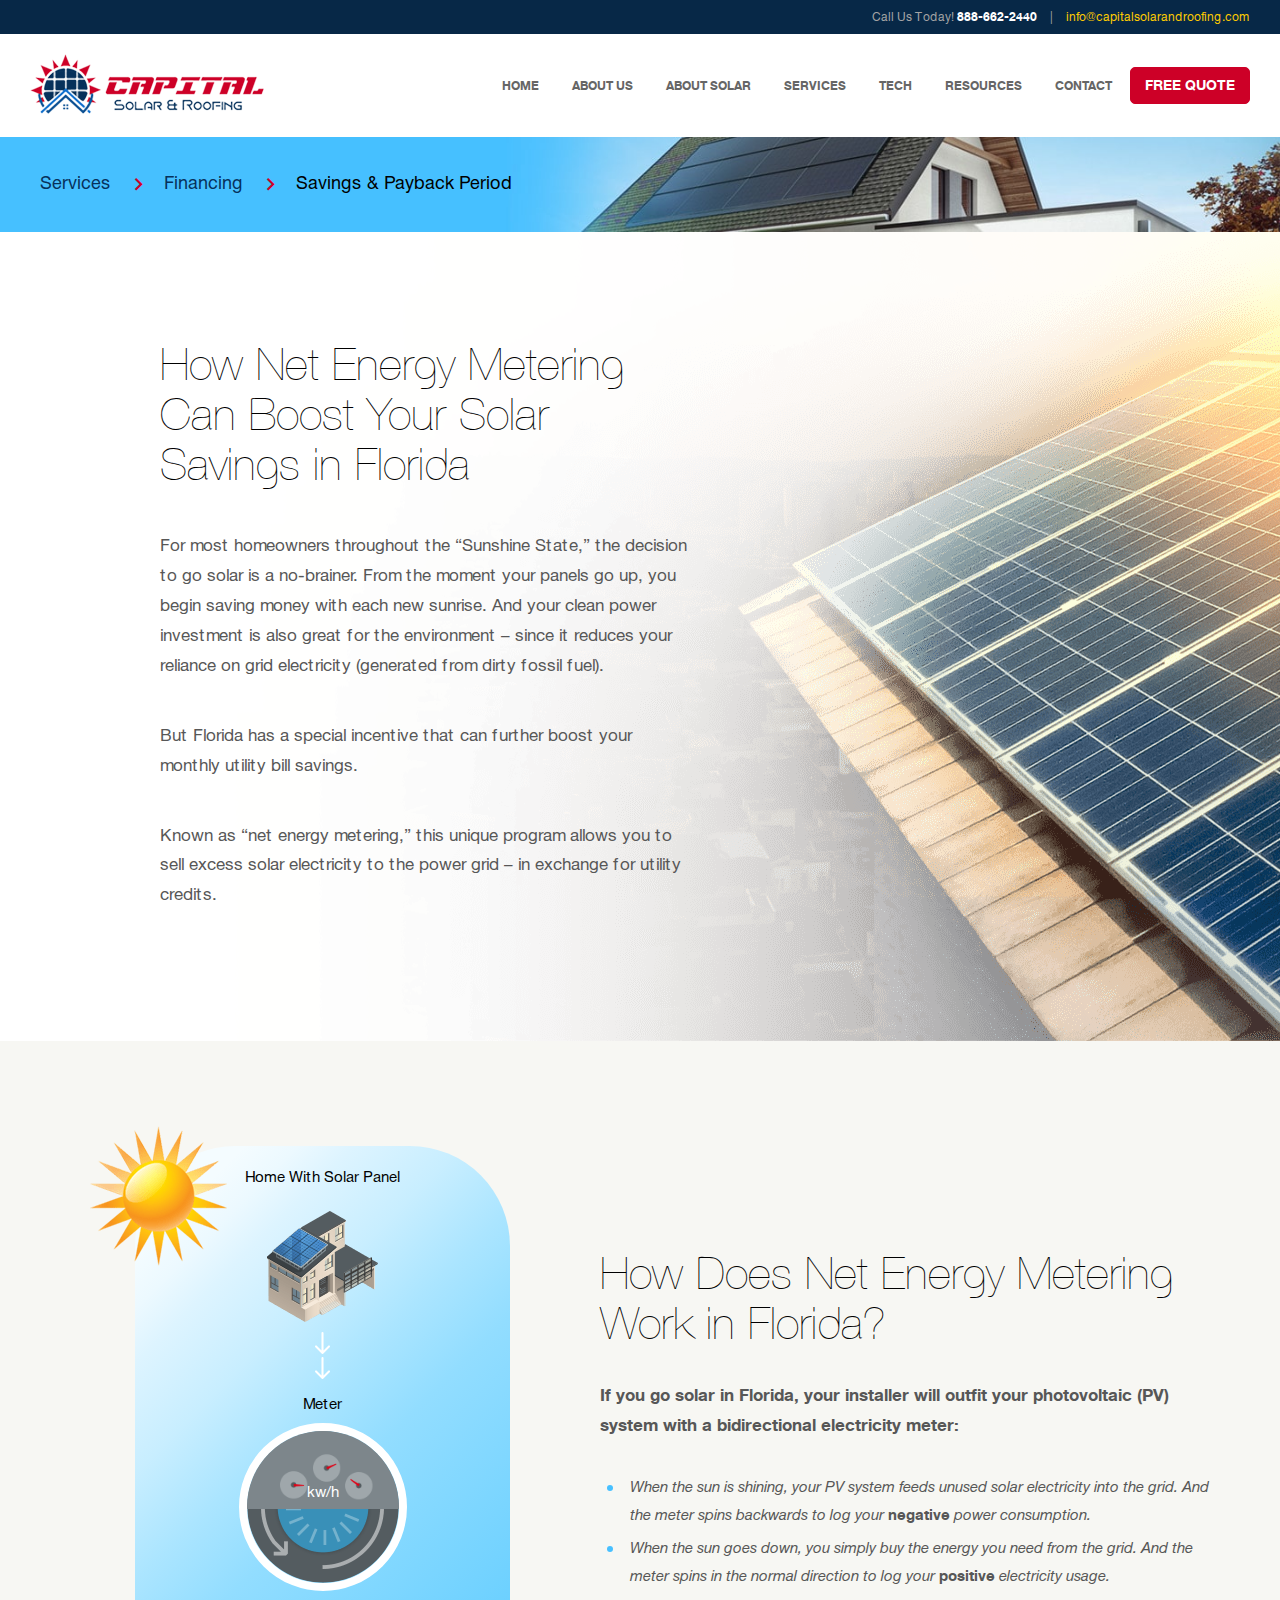
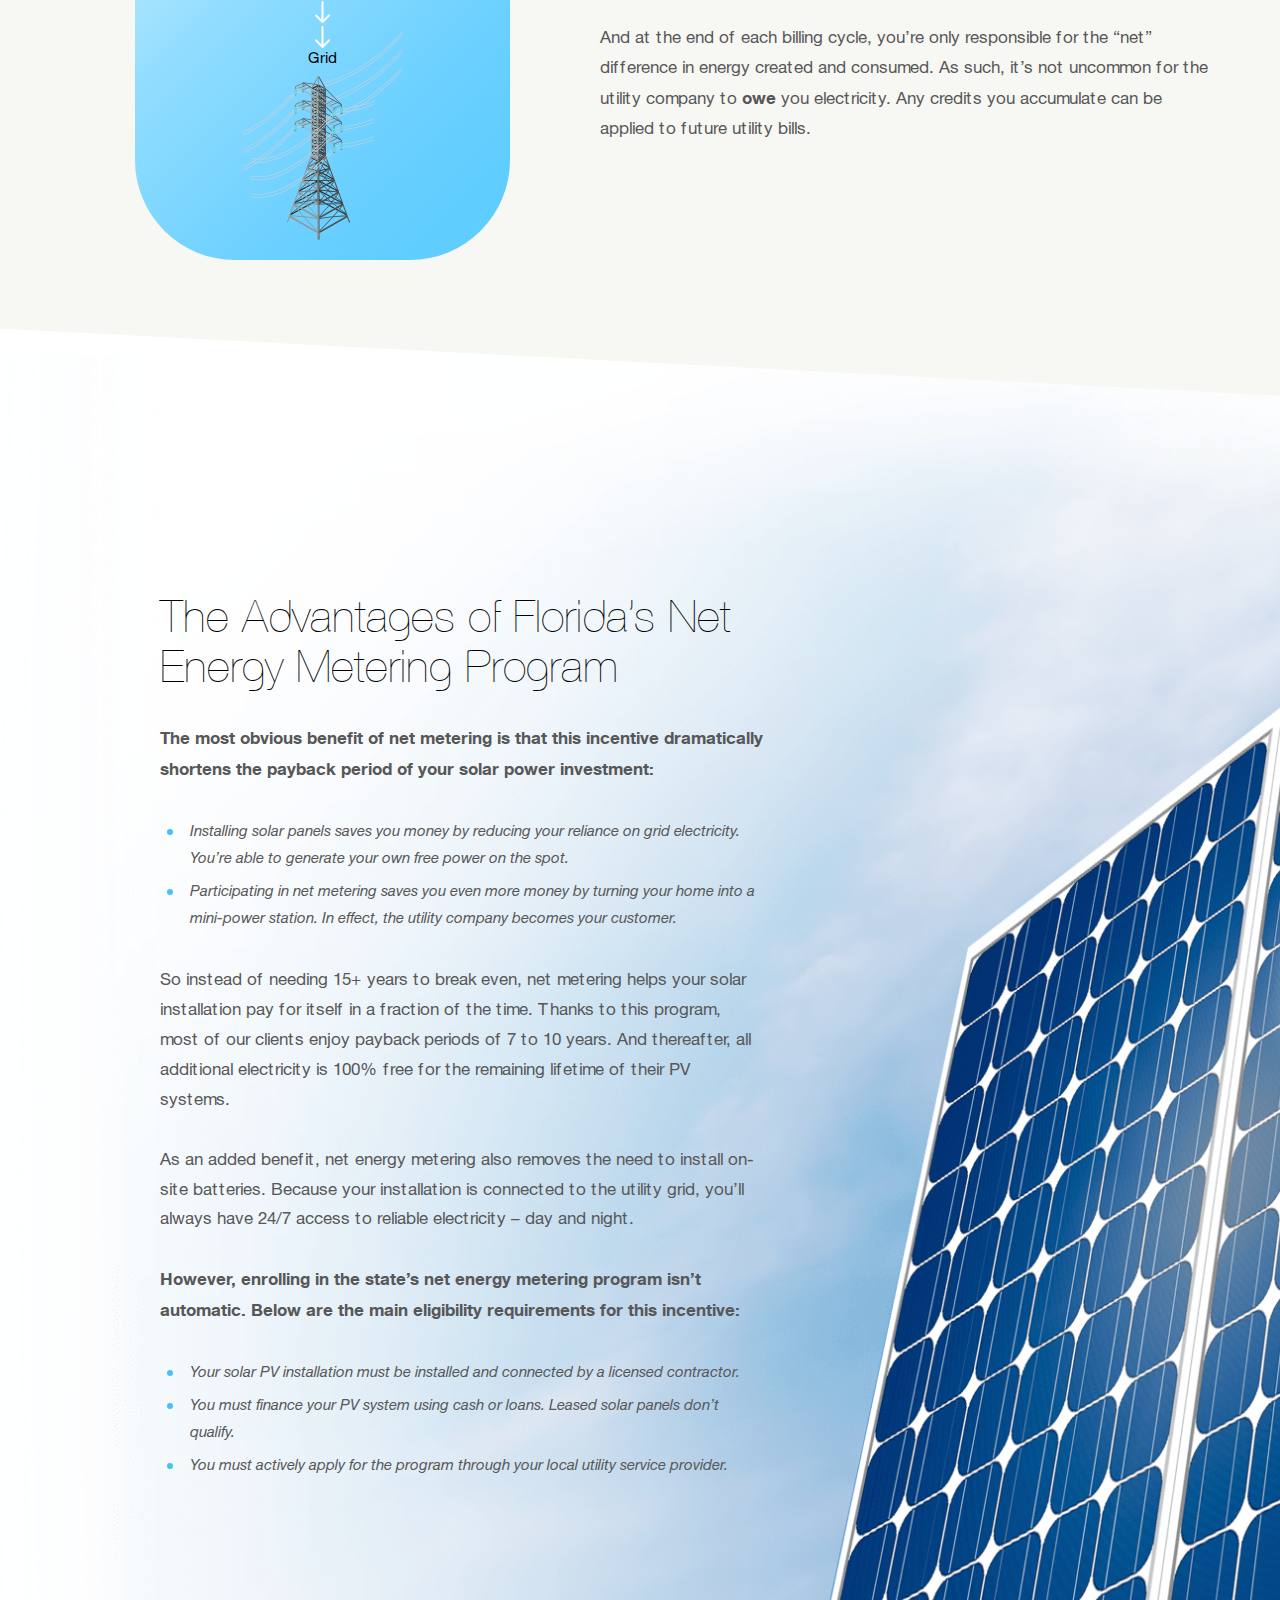
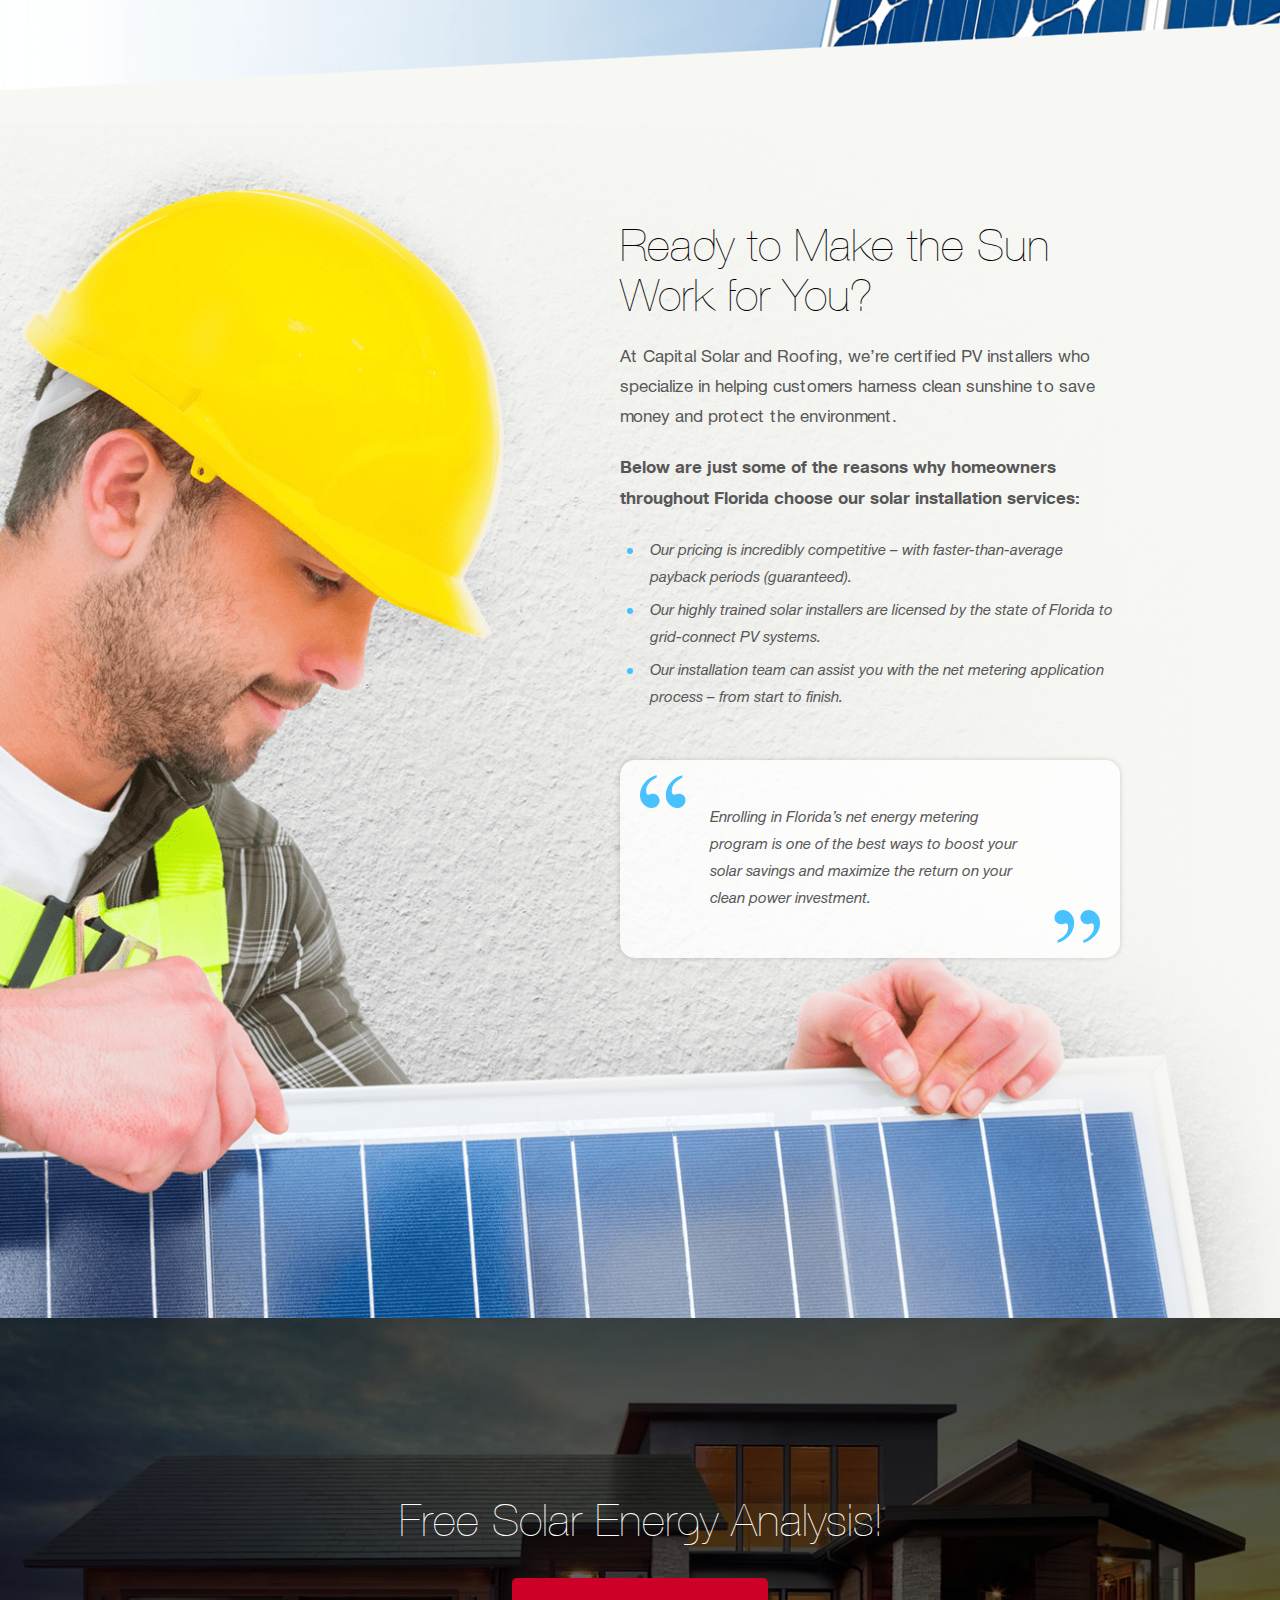
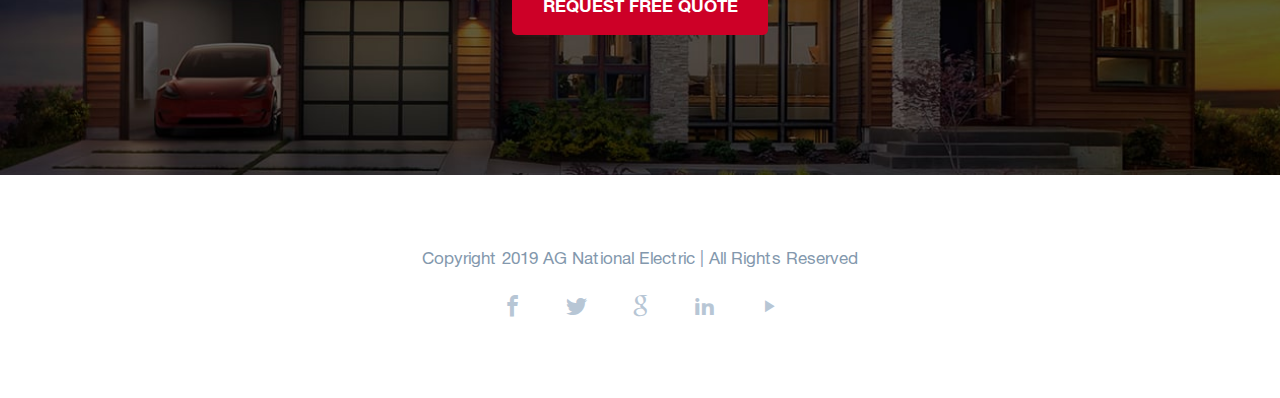
==== commit c4b040af: "two" ====
--- a/savings_payback_period.html
+++ b/savings_payback_period.html
@@ -167,7 +167,7 @@
 				<ul>
 					<li><a href="#">Services</a></li>
 					<li><a href="#">Financing</a></li>
-					<li><a href="#">Savings &amp; Payback Period</a></li>
+					<li>Savings &amp; Payback Period</li>
 				</ul>
 			</div>
 		</div>
--- a/css/style.min.css
+++ b/css/style.min.css
@@ -1 +1 @@
-@font-face{font-family:HelveticaBold;font-display:swap;src:url(../fonts/helveticaneuecyr-bold-webfont.eot) format("embedded-opentype");src:url(../fonts/helveticaneuecyr-bold-webfont.woff) format("woff"),url(../fonts/helveticaneuecyr-bold-webfont.woff2) format("woff2"),url(../fonts/helveticaneuecyr-bold-webfont.ttf) format("truetype"),url(../fonts/helveticaneuecyr-bold-webfont.otf) format("opentype"),url(../fonts/helveticaneuecyr-bold-webfont.svg#webfont) format("svg");font-weight:400;font-style:normal}@font-face{font-family:HelveticaRoman;font-display:swap;src:url(../fonts/helveticaneuecyr-roman.eot) format("embedded-opentype");src:url(../fonts/helveticaneuecyr-roman.woff) format("woff"),url(../fonts/helveticaneuecyr-roman.woff2) format("woff2"),url(../fonts/helveticaneuecyr-roman.ttf) format("truetype"),url(../fonts/helveticaneuecyr-roman.otf) format("opentype"),url(../fonts/helveticaneuecyr-roman.svg#webfont) format("svg");font-weight:400;font-style:normal}@font-face{font-family:HelveticaItalic;font-display:swap;src:url(../fonts/HelveticaNeueCyr-Italic.eot) format("embedded-opentype");src:url(../fonts/HelveticaNeueCyr-Italic.woff) format("woff"),url(../fonts/HelveticaNeueCyr-Italic.woff2) format("woff2"),url(../fonts/HelveticaNeueCyr-Italic.ttf) format("truetype"),url(../fonts/HelveticaNeueCyr-Italic.otf) format("opentype"),url(../fonts/HelveticaNeueCyr-Italic.svg#webfont) format("svg");font-weight:400;font-style:normal}@font-face{font-family:AovelLight;font-display:swap;src:url("../fonts/Aovel Sans Light V2.eot") format("embedded-opentype");src:url("../fonts/Aovel Sans Light V2.woff") format("woff"),url("../fonts/Aovel Sans Light V2.woff2") format("woff2"),url("../fonts/Aovel Sans Light V2.ttf") format("truetype"),url("../fonts/Aovel Sans Light V2.otf") format("opentype"),url("../fonts/Aovel Sans Light V2.svg#webfont") format("svg");font-weight:400;font-style:normal}@font-face{font-family:icomoon;font-display:swap;src:url(../fonts/icomoon.eot) format("embedded-opentype");src:url(../fonts/icomoon.woff) format("woff"),url(../fonts/icomoon.woff2) format("woff2"),url(../fonts/icomoon.ttf) format("truetype"),url(../fonts/icomoon.otf) format("opentype"),url(../fonts/icomoon.svg#webfont) format("svg");font-weight:400;font-style:normal}*{vertical-align:baseline;font-weight:inherit;font-family:inherit;font-style:inherit;font-size:100%;border:0 none;outline:0;padding:0;margin:0;-webkit-tap-highlight-color:transparent;-webkit-box-sizing:border-box;box-sizing:border-box}[class*=" icon-"],[class^=icon-]{font-family:icomoon!important;speak:none;font-style:normal;font-weight:400;font-variant:normal;text-transform:none;line-height:1;-webkit-font-smoothing:antialiased;-moz-osx-font-smoothing:grayscale}.icon-google:before{content:"\e900"}.icon-twitter:before{content:"\e90a"}.icon-facebook:before{content:"\e901"}.icon-linkedin:before{content:"\e905"}.icon-play:before{content:"\e904"}.icon-right1:before{content:"\e906"}.icon-down:before{content:"\e909"}html{font-size:10px}@media (max-width:576px){html{font-size:9px}}body{font-family:HelveticaRoman,Arial,sans-serif;color:#575757;overflow-x:hidden;min-width:320px}a{text-decoration:none;color:#000}.d_flex,.hero .group{display:-webkit-box;display:-ms-flexbox;display:flex;-webkit-box-pack:space-between;-ms-flex-pack:justify;justify-content:space-between;-webkit-box-align:center;-ms-flex-align:center;align-items:center;-ms-flex-wrap:wrap;flex-wrap:wrap}.button,.header nav .menu>li>a,input[type=submit]{display:-webkit-box;display:-ms-flexbox;display:flex;-webkit-box-pack:center;-ms-flex-pack:justify;justify-content:center;-webkit-box-align:center;-ms-flex-align:center;align-items:center}.text-center{text-align:center}.mx-auto{margin-left:auto;margin-right:auto}ul li{display:inline-block}input,textarea{-webkit-appearance:none}textarea{overflow:auto}::-webkit-input-placeholder{color:#8b8b8b}:-moz-placeholder{color:#8b8b8b}::-moz-placeholder{color:#8b8b8b}:-ms-input-placeholder{color:#8b8b8b}img{max-width:100%}.container{max-width:960px}@media (max-width:992px){.container{width:90%}}.big,.button,input[type=submit]{text-transform:uppercase}.footer__copyright,.hero .group label,.hero .group:nth-child(n+3):nth-child(-n+5) span input,.text{font:1.7rem/1.76 HelveticaRoman}.footer__copyright span,.hero .group label span,.hero .group:nth-child(n+3):nth-child(-n+5) span input span,.text span{font-family:HelveticaBold}.headline{font:4.5rem AovelLight}.white{color:#fff}.black{color:#000}ul.list{text-align:left}ul.list li{font:1.5rem/1.8 HelveticaItalic;position:relative;padding-left:3rem;margin:.3rem 0}ul.list li:before{background:#47c0ff;content:'';position:absolute;width:6px;height:6px;-webkit-border-radius:50%;-moz-border-radius:50%;-ms-border-radius:50%;border-radius:50%;left:7px;top:10px}.button,input[type=submit]{width:256px;max-width:100%;height:57px;color:#fff;font:1.7rem HelveticaBold;-webkit-border-radius:.5rem;-moz-border-radius:.5rem;-ms-border-radius:.5rem;border-radius:.5rem;border:2px solid #cd0027;background-color:#cd0027;cursor:pointer}.button.reverce,.button:hover,input[type=submit].reverce,input[type=submit]:hover{background:0 0;color:#cd0027}@media (max-width:576px){.button,input[type=submit]{margin:0 auto}}.button.reverce:hover,input[type=submit].reverce:hover{background:#cd0027;color:#fff}.top{color:#a4a4a4;background:#072847;font-size:1.2rem;padding:1rem 3rem}@media (max-width:576px){.top{padding:1rem 1.5rem}}@media (max-width:345px){.top{font-size:1.1rem}}.top__block{text-align:right}.top__phone{color:#fff;font-family:HelveticaBold;margin-right:1rem}@media (max-width:576px){.top__phone{margin-right:.5rem}}.top__mail{color:#fc0;margin-left:1rem}@media (max-width:576px){.top__mail{margin-left:.5rem}}.header nav .menu-mobile a,.header nav .menu>li>a{color:#666;font:1.2rem HelveticaBold;text-transform:uppercase;position:relative;z-index:2}.header nav .menu>li .submenu,.header nav .menu>li .submenu .sub-submenu{position:absolute;background:#fff;-webkit-border-radius:.5rem;-moz-border-radius:.5rem;-ms-border-radius:.5rem;border-radius:.5rem;padding:2rem .5rem 2rem 2rem;border:1px solid #b7c6d5}.header{padding:2rem 3rem}@media (max-width:576px){.header{padding:2rem 1rem}}.header nav .sub-submenu,.header nav .sub-submenu-mobile,.header nav .submenu,.header nav .submenu-mobile{display:none}.header nav #pull{display:none;cursor:pointer}@media (max-width:992px){.header nav #pull{display:inline-block;position:absolute;right:3rem;top:7rem}}@media (max-width:576px){.header nav #pull{right:2rem}}.header nav .icon-bar{display:block;width:28px;height:2px;border-radius:1px;background-color:#000;margin:5px auto}.header nav .navbar-toggle .icon-bar:nth-of-type(2){top:1px}.header nav .navbar-toggle .icon-bar:nth-of-type(3){top:2px}.header nav .navbar-toggle .icon-bar{position:relative;-webkit-transition:all 200ms ease-in-out;-moz-transition:all 200ms ease-in-out;-ms-transition:all 200ms ease-in-out;-o-transition:all 200ms ease-in-out;transition:all 200ms ease-in-out}.header nav .navbar-toggle.cross .icon-bar:nth-of-type(1){top:6px;-webkit-transform:rotate(45deg);-ms-transform:rotate(45deg);transform:rotate(45deg)}.header nav .navbar-toggle.cross .icon-bar:nth-of-type(2){background-color:transparent}.header nav .navbar-toggle.cross .icon-bar:nth-of-type(3){top:-8px;-webkit-transform:rotate(-45deg);-ms-transform:rotate(-45deg);transform:rotate(-45deg)}@media (max-width:992px){.header nav .menu{display:none}}.header nav .menu>li>a{padding:0 1.4rem;border:1px solid transparent;-webkit-border-radius:.5rem;-moz-border-radius:.5rem;-ms-border-radius:.5rem;border-radius:.5rem;height:37px}.header nav .menu>li>a.hover{border-bottom-color:#fff!important;border-bottom-left-radius:0;border-bottom-right-radius:0;background:#fff}@media (max-width:1060px){.header nav .menu>li>a{padding:0 .9rem}}.header nav .menu>li:hover>a{border-color:#b7c6d5}.header nav .menu>li:last-child a{background:#cd0027;border-color:#cd0027;color:#fff;font-size:1.4rem}.header nav .menu>li:last-child a:hover{background:0 0;color:#cd0027}.header nav .menu>li .submenu .sub-submenu li ul{margin-left:1rem}@media (min-width:992px){.header nav .menu>li:hover .submenu{display:block;border-top-left-radius:0;margin-top:-1px;z-index:1}.header nav .menu>li:hover .submenu li{display:block;position:relative}.header nav .menu>li:hover .submenu li:before{content:'\e906';position:absolute;font:2.2rem icomoon;color:#cd0027;left:-1.5rem;top:.4rem}.header nav .menu>li:hover .submenu li:hover .sub-submenu{display:block;left:100%;min-width:200px;top:0}.header nav .menu>li:hover .submenu li a{display:-webkit-box;display:-ms-flexbox;display:flex;-webkit-box-pack:flex-start;-ms-flex-pack:justify;justify-content:flex-start;-webkit-box-align:center;-ms-flex-align:center;align-items:center;color:#666;font:1.1rem HelveticaBold;text-transform:uppercase;padding:1rem}.header nav .menu>li:hover .submenu li a:hover{text-decoration:underline}}.header nav .menu-mobile{display:none;width:100%;text-align:center;position:absolute;right:0;top:136px;background:#fff;border-bottom:1px solid #b7c6d5;-webkit-user-select:none;-webkit-touch-callout:none;z-index:100}@media (max-width:576px){.header nav .menu-mobile{top:127px}}.header nav .menu-mobile .open{display:inline-block;float:right;font-size:2.2rem;color:#cd0027;margin-top:5px;padding-right:1rem;cursor:pointer}.header nav .menu-mobile a{padding:1rem 1.4rem;height:35px;display:inline-block}.header nav .menu-mobile a:hover{text-decoration:underline}@media (max-width:576px){.header nav .menu-mobile a{height:30px}}.header nav .menu-mobile li{display:block;text-align:left;border-top:1px solid #b7c6d5}.header nav .menu-mobile li ul li a{margin-left:2rem}.header nav .menu-mobile li ul li ul li a{margin-left:4rem}.header nav .menu-mobile li ul li ul li ul li a{margin-left:6rem}.hero{padding:50rem 0 10rem;background:url(../img/hero_bg.jpg) no-repeat center transparent;background-size:cover;position:relative}@media (max-width:992px){.hero{padding:30rem 0 7rem}}@media (max-width:768px){.hero{padding:20rem 0 5rem}}@media (max-width:576px){.hero{padding:7rem 0 4rem}}.hero:after{content:'';position:absolute;width:100%;height:100%;top:0;right:0;background:0 0;background:-moz-linear-gradient(-88deg,transparent 0,transparent 81%,#fff 81.1%,#fff 100%);background:-webkit-linear-gradient(-88deg,transparent 0,transparent 81%,#fff 81.1%,#fff 100%);background:linear-gradient(178deg,transparent 0,transparent 81%,#fff 81.1%,#fff 100%)}.hero form{background-color:rgba(6,49,91,.8);padding:4.5rem 3rem;position:relative;z-index:2}@media (max-width:576px){.hero form{padding:4rem 2rem}}.hero__text{color:#a8a8a8;font-size:1.4rem;line-height:1.71;margin:2.5rem 0}.hero .group{margin-bottom:1.5rem}.hero .group input[type=submit]:hover{background:#fff;border-color:#fff}.hero .group span{width:65%}@media (max-width:576px){.hero .group span{width:100%}.hero .group span input{margin:0 auto}}.hero .group label{width:35%;color:#fff;padding-right:.5rem}@media (max-width:576px){.hero .group label{width:100%;margin-bottom:.5rem}}.hero .group:nth-child(n+3):nth-child(-n+5) span{position:relative;-webkit-border-radius:.5rem;-moz-border-radius:.5rem;-ms-border-radius:.5rem;border-radius:.5rem;overflow:hidden}.hero .group:nth-child(n+3):nth-child(-n+5) span:before{content:'';position:absolute;width:3.8rem;height:100%;top:0;left:0}.hero .group:nth-child(n+3):nth-child(-n+5) span input{width:100%;color:#000;padding:.4rem .5rem .4rem 5rem;box-shadow:inset 0 0 .4rem rgba(24,24,24,.32);min-height:3.7rem}.group:nth-child(3) span:before{background:url(../img/location.svg) no-repeat center #e8e8e8}.group:nth-child(4) span:before{background:url(../img/home.svg) no-repeat center #e8e8e8}.group:nth-child(5) span:before{background:url(../img/doll.svg) no-repeat center #e8e8e8}.monitoring{background:url(../img/monitoring_bg.jpg) no-repeat 90% top;padding:0 2rem 11rem}@media (max-width:1600px){.monitoring{background-position:110% top}}@media (max-width:1200px){.monitoring{background-position:180% top}}@media (max-width:992px){.monitoring{background-position:center top;padding:350px 0 5rem;background-size:450px auto}}@media (max-width:576px){.monitoring{background-size:300px auto;padding:300px 0 5rem}}.monitoring__block{width:35%;padding:17rem 0 20rem}@media (max-width:992px){.monitoring__block{width:100%;padding:5rem 0 0;text-align:center}}@media (max-width:576px){.monitoring__block{padding:0}}.monitoring__text{margin:3rem 0}@media (max-width:992px){.monitoring .button{margin:0 auto}}.products{background:#f7f7f3;background:-moz-linear-gradient(-93deg,#f7f7f3 0,#f7f7f3 86%,#fff 86.1%,#fff 100%);background:-webkit-linear-gradient(-93deg,#f7f7f3 0,#f7f7f3 86%,#fff 86.1%,#fff 100%);background:linear-gradient(-177deg,#f7f7f3 0,#f7f7f3 86%,#fff 86.1%,#fff 100%);padding:8rem 2rem 23rem}@media (max-width:992px){.products{background:#f7f7f3;background:-moz-linear-gradient(-93deg,#f7f7f3 0,#f7f7f3 94%,#fff 94.1%,#fff 100%);background:-webkit-linear-gradient(-93deg,#f7f7f3 0,#f7f7f3 94%,#fff 94.1%,#fff 100%);background:linear-gradient(-177deg,#f7f7f3 0,#f7f7f3 94%,#fff 94.1%,#fff 100%);padding:8rem 0 10rem}}@media (max-width:576px){.products{background:#f7f7f3;background:-moz-linear-gradient(-97deg,#f7f7f3 0,#f7f7f3 97%,#fff 97.1%,#fff 100%);background:-webkit-linear-gradient(-97deg,#f7f7f3 0,#f7f7f3 97%,#fff 97.1%,#fff 100%);background:linear-gradient(-173deg,#f7f7f3 0,#f7f7f3 97%,#fff 97.1%,#fff 100%);padding:8rem 0 10rem}}.products .container{max-width:990px}.products__items{margin-top:7rem;-webkit-box-align:stretch;-ms-flex-align:stretch;align-items:stretch}.products__item{width:33.33333%;padding:3rem 3rem 8rem;position:relative;border-right:1px solid #e4e4e2}.products__item:nth-child(3n){border-right:none}.products__item:nth-child(-n+3){border-bottom:1px solid #e4e4e2}@media (max-width:992px){.products__item{width:50%;border-right:1px solid #e4e4e2}.products__item:nth-child(3n){border-right:1px solid #e4e4e2}.products__item:nth-child(2n){border-right:none}.products__item:nth-child(-n+4){border-bottom:1px solid #e4e4e2}}@media (max-width:768px){.products__item{padding:3rem 2rem 8rem}}@media (max-width:576px){.products__item{width:100%;border-right:none;border-bottom:1px solid #e4e4e2}.products__item:nth-child(2n),.products__item:nth-child(3n){border-right:none}.products__item:last-child{border-bottom:none}}.products__img{height:140px}.products__item:nth-child(n+4):nth-child(n) .products__img{margin-top:2rem}@media (max-width:992px){.products__item:nth-child(n+3):nth-child(n) .products__img{margin-top:2rem}}@media (max-width:576px){.products__img{height:110px}.products__item:nth-child(n) .products__img{margin-top:0}}.products__text{margin-bottom:1.5rem}.hero .group label.products__text,.hero .group:nth-child(n+3):nth-child(-n+5) span input.products__text,.products__text.footer__copyright,.products__text.text{font-size:1.4rem}.hero .group label.products__text span,.hero .group:nth-child(n+3):nth-child(-n+5) span input.products__text span,.products__text.footer__copyright span,.products__text.text span{color:#0e6cc7;font-size:1.6rem}.products .button{font-size:1.4rem;border-width:1px;width:196px;height:47px;position:absolute;bottom:3rem;left:50%;-webkit-transform:translateX(-50%);-ms-transform:translateX(-50%);transform:translateX(-50%)}.batteries{background:url(../img/batteries_bg.jpg) no-repeat 95% top;padding:0 2rem}@media (max-width:1600px){.batteries{background-position:120% top}}@media (max-width:1400px){.batteries{background-position:160% top}}@media (max-width:1200px){.batteries{background-position:400px top}}@media (max-width:992px){.batteries{background-position:center bottom;padding:5rem 0 350px;background-size:450px auto}}@media (max-width:576px){.batteries{background-size:300px auto;padding:5rem 0 300px}}.batteries__block{width:35%;padding:17rem 0 19rem}@media (max-width:992px){.batteries__block{width:100%;padding:0 0 5rem;text-align:center}}@media (max-width:576px){.batteries__block{padding:0}}.batteries__text{margin:3rem 0}@media (max-width:992px){.batteries .button{margin:0 auto}}.gallery{background-color:#f7f7f3;padding:10rem 0 8rem}.gallery__items{margin:5.5rem 0 2rem}.gallery__item{margin-bottom:2rem;width:calc(100%/2 - 1rem);box-shadow:0 0 .4rem rgba(24,24,24,.26);border:1rem solid #fff;background-color:#f7f7f3;overflow:hidden;height:0;padding-top:21.75%;position:relative}@media (max-width:992px){.gallery__item{padding-top:21%}}@media (max-width:768px){.gallery__item{width:100%;padding-top:44%}}.gallery__item img{height:auto;position:absolute;width:100%;left:0;top:0}.bottom{background:url(../img/bottom_bg.jpg) no-repeat center;background-size:cover;padding:18rem 0 14rem}.bottom .button{margin-top:3rem}.bottom .button:hover{background:#fff;border-color:#fff}.footer{padding:7rem 0}.footer__copyright{color:#8398ad;margin-bottom:1rem}.footer__social li{margin:1rem 0;padding:0 2rem}.footer__social li a{color:#b7c6d5}.footer__social li a:hover{color:#8398ad}.footer__social li a i{font-size:2.1rem}.breadcrumbs{background:url(../img/breadcrumbs_bg.jpg) no-repeat left bottom #46c0ff;background-size:cover;padding:3rem 4rem}@media (max-width:1100px){.breadcrumbs{background-position:120px bottom}}@media (max-width:768px){.breadcrumbs{background-position:220px bottom}}.breadcrumbs__block ul li{margin:.5rem 2.5rem .5rem 0;position:relative;padding-left:2.5rem}.breadcrumbs__block ul li:before{content:'\e906';position:absolute;font:2.5rem icomoon;color:#cd0027;left:-1.5rem;top:-.2rem}.breadcrumbs__block ul li a{font:1.8rem HelveticaRoman;color:#06315b}.breadcrumbs__block ul li a:hover{text-decoration:underline}.breadcrumbs__block ul li:last-child a{color:#000}.breadcrumbs__block ul li:first-child{padding-left:0}.breadcrumbs__block ul li:first-child:before{content:''}.how{background:url(../img/how_bg.png) no-repeat right bottom;padding:11rem 0 13rem}@media (max-width:1620px){.how{background-position:200px bottom}}@media (max-width:1440px){.how{background-position:left bottom}}@media (max-width:1240px){.how{background-position:left bottom}}@media (max-width:992px){.how{background-size:650px auto;background-position:right bottom}}@media (max-width:768px){.how{padding:5rem 0 250px;background-size:500px auto}}.how__block{width:55%}@media (max-width:992px){.how__block{width:65%}}@media (max-width:768px){.how__block{width:100%}}@media (max-width:576px){.how__block{text-align:center}}.how__block p{margin-top:4rem}.work{background:#f7f7f3;background:-moz-linear-gradient(-93deg,#f7f7f3 0,#f7f7f3 90%,transparent 90.1%,transparent 100%);background:-webkit-linear-gradient(-93deg,#f7f7f3 0,#f7f7f3 90%,transparent 90.1%,transparent 100%);background:linear-gradient(-177deg,#f7f7f3 0,#f7f7f3 90%,transparent 90.1%,transparent 100%);padding:8rem 3rem 13rem;position:relative;z-index:3}@media (max-width:576px){.work{padding:5rem 2rem 13rem}}@media screen and (max-width:390px){.work{padding:5rem 1rem 13rem}}.work .container{max-width:1200px}@media (max-width:768px){.work .container{width:95%}}.work__img{width:48rem;margin:0 auto}.work__img iframe{width:100%;min-height:78rem}@media (max-width:576px){.work__img iframe{min-height:69rem}}@media screen and (max-width:460px){.work__img iframe{min-height:55rem}}.work__text{width:calc(100% - 56rem);padding-right:2rem}@media (max-width:992px){.work__text{width:100%;padding-right:0;margin-top:3rem;padding-bottom:3rem}}@media (max-width:576px){.work__text{text-align:center}}.work__text p{margin:3rem 0}.net{background:url(../img/net_bg.png) no-repeat right bottom;background-size:auto 100%;margin-top:-8rem;position:relative;z-index:2;padding:24rem 1rem}.net:before{content:'';position:absolute;width:100%;height:100%;z-index:3;top:0;left:0;background:0 0;background:-moz-linear-gradient(273deg,transparent 0,transparent 93%,#f7f7f3 93.1%,#f7f7f3 100%);background:-webkit-linear-gradient(273deg,transparent 0,transparent 93%,#f7f7f3 93.1%,#f7f7f3 100%);background:linear-gradient(177deg,transparent 0,transparent 93%,#f7f7f3 93.1%,#f7f7f3 100%)}@media (max-width:992px){.net{background-size:650px auto;background-position:right bottom;padding:0 0 10rem}}@media (max-width:768px){.net{padding:0 0 300px;background-size:450px auto}}.net__block{width:63%}@media (max-width:992px){.net__block{width:78%}}@media (max-width:768px){.net__block{width:100%}}@media (max-width:576px){.net__block{text-align:center}}.net__block p{margin:3rem 0}.ready{background:url(../img/ready_bg.png) no-repeat left bottom #f7f7f3;position:relative;padding:10rem 1rem 36rem;background-size:auto 120%}@media (max-width:1200px){.ready{background-size:auto 110%}}@media (max-width:992px){.ready{background-size:700px auto;padding-top:7rem}}@media (max-width:768px){.ready{background-size:500px auto;padding-top:5rem}}@media (max-width:576px){.ready{padding-top:0}}.ready__block{width:55%;max-width:500px;margin-left:auto}@media (max-width:992px){.ready__block{width:65%;max-width:100%}}@media (max-width:768px){.ready__block{width:100%}}@media (max-width:576px){.ready__block{text-align:center}}.ready__block p{margin:2rem 0}.ready__quote{box-shadow:0 0 .5rem rgba(24,24,24,.19);-webkit-border-radius:1.5rem;-moz-border-radius:1.5rem;-ms-border-radius:1.5rem;border-radius:1.5rem;background-color:rgba(255,255,255,.8);padding:1.5rem 2rem;margin-top:4.5rem}.ready__quote div{font:1.5rem/1.8 HelveticaItalic;padding:3rem 7rem;position:relative}@media (max-width:576px){.ready__quote div{padding:5rem 3rem}}.ready__quote div:after,.ready__quote div:before{content:'';position:absolute;width:4.6rem;height:3.3rem}.ready__quote div:before{background:url(../img/quote_top.svg) no-repeat center;background-size:4.6rem 3.3rem;top:0;left:0}.ready__quote div:after{background:url(../img/quote_bottom.svg) no-repeat center;background-size:4.6rem 3.3rem;right:0;bottom:0}+@font-face{font-family:HelveticaBold;font-display:swap;src:url(../fonts/helveticaneuecyr-bold-webfont.eot) format("embedded-opentype");src:url(../fonts/helveticaneuecyr-bold-webfont.woff) format("woff"),url(../fonts/helveticaneuecyr-bold-webfont.woff2) format("woff2"),url(../fonts/helveticaneuecyr-bold-webfont.ttf) format("truetype"),url(../fonts/helveticaneuecyr-bold-webfont.otf) format("opentype"),url(../fonts/helveticaneuecyr-bold-webfont.svg#webfont) format("svg");font-weight:400;font-style:normal}@font-face{font-family:HelveticaRoman;font-display:swap;src:url(../fonts/helveticaneuecyr-roman.eot) format("embedded-opentype");src:url(../fonts/helveticaneuecyr-roman.woff) format("woff"),url(../fonts/helveticaneuecyr-roman.woff2) format("woff2"),url(../fonts/helveticaneuecyr-roman.ttf) format("truetype"),url(../fonts/helveticaneuecyr-roman.otf) format("opentype"),url(../fonts/helveticaneuecyr-roman.svg#webfont) format("svg");font-weight:400;font-style:normal}@font-face{font-family:HelveticaItalic;font-display:swap;src:url(../fonts/HelveticaNeueCyr-Italic.eot) format("embedded-opentype");src:url(../fonts/HelveticaNeueCyr-Italic.woff) format("woff"),url(../fonts/HelveticaNeueCyr-Italic.woff2) format("woff2"),url(../fonts/HelveticaNeueCyr-Italic.ttf) format("truetype"),url(../fonts/HelveticaNeueCyr-Italic.otf) format("opentype"),url(../fonts/HelveticaNeueCyr-Italic.svg#webfont) format("svg");font-weight:400;font-style:normal}@font-face{font-family:AovelLight;font-display:swap;src:url("../fonts/Aovel Sans Light V2.eot") format("embedded-opentype");src:url("../fonts/Aovel Sans Light V2.woff") format("woff"),url("../fonts/Aovel Sans Light V2.woff2") format("woff2"),url("../fonts/Aovel Sans Light V2.ttf") format("truetype"),url("../fonts/Aovel Sans Light V2.otf") format("opentype"),url("../fonts/Aovel Sans Light V2.svg#webfont") format("svg");font-weight:400;font-style:normal}@font-face{font-family:icomoon;font-display:swap;src:url(../fonts/icomoon.eot) format("embedded-opentype");src:url(../fonts/icomoon.woff) format("woff"),url(../fonts/icomoon.woff2) format("woff2"),url(../fonts/icomoon.ttf) format("truetype"),url(../fonts/icomoon.otf) format("opentype"),url(../fonts/icomoon.svg#webfont) format("svg");font-weight:400;font-style:normal}*{vertical-align:baseline;font-weight:inherit;font-family:inherit;font-style:inherit;font-size:100%;border:0 none;outline:0;padding:0;margin:0;-webkit-tap-highlight-color:transparent;-webkit-box-sizing:border-box;box-sizing:border-box}[class*=" icon-"],[class^=icon-]{font-family:icomoon!important;speak:none;font-style:normal;font-weight:400;font-variant:normal;text-transform:none;line-height:1;-webkit-font-smoothing:antialiased;-moz-osx-font-smoothing:grayscale}.icon-google:before{content:"\e900"}.icon-twitter:before{content:"\e90a"}.icon-facebook:before{content:"\e901"}.icon-linkedin:before{content:"\e905"}.icon-play:before{content:"\e904"}.icon-right1:before{content:"\e906"}.icon-down:before{content:"\e909"}html{font-size:10px}@media (max-width:576px){html{font-size:9px}}body{font-family:HelveticaRoman,Arial,sans-serif;color:#575757;overflow-x:hidden;min-width:320px}a{text-decoration:none;color:#000}.d_flex,.hero .group{display:-webkit-box;display:-ms-flexbox;display:flex;-webkit-box-pack:space-between;-ms-flex-pack:justify;justify-content:space-between;-webkit-box-align:center;-ms-flex-align:center;align-items:center;-ms-flex-wrap:wrap;flex-wrap:wrap}.button,.header nav .menu>li>a,input[type=submit]{display:-webkit-box;display:-ms-flexbox;display:flex;-webkit-box-pack:center;-ms-flex-pack:justify;justify-content:center;-webkit-box-align:center;-ms-flex-align:center;align-items:center}.text-center{text-align:center}.mx-auto{margin-left:auto;margin-right:auto}ul li{display:inline-block}input,textarea{-webkit-appearance:none}textarea{overflow:auto}::-webkit-input-placeholder{color:#8b8b8b}:-moz-placeholder{color:#8b8b8b}::-moz-placeholder{color:#8b8b8b}:-ms-input-placeholder{color:#8b8b8b}img{max-width:100%}.container{max-width:960px}@media (max-width:992px){.container{width:90%}}.big,.button,input[type=submit]{text-transform:uppercase}.footer__copyright,.hero .group label,.hero .group:nth-child(n+3):nth-child(-n+5) span input,.text{font:1.7rem/1.76 HelveticaRoman}.footer__copyright span,.hero .group label span,.hero .group:nth-child(n+3):nth-child(-n+5) span input span,.text span{font-family:HelveticaBold}.headline{font:4.5rem AovelLight}.white{color:#fff}.black{color:#000}ul.list{text-align:left}ul.list li{font:1.5rem/1.8 HelveticaItalic;position:relative;padding-left:3rem;margin:.3rem 0}ul.list li:before{background:#47c0ff;content:'';position:absolute;width:6px;height:6px;-webkit-border-radius:50%;-moz-border-radius:50%;-ms-border-radius:50%;border-radius:50%;left:7px;top:10px}.button,input[type=submit]{width:256px;max-width:100%;height:57px;color:#fff;font:1.7rem HelveticaBold;-webkit-border-radius:.5rem;-moz-border-radius:.5rem;-ms-border-radius:.5rem;border-radius:.5rem;border:2px solid #cd0027;background-color:#cd0027;cursor:pointer}.button.reverce,.button:hover,input[type=submit].reverce,input[type=submit]:hover{background:0 0;color:#cd0027}@media (max-width:576px){.button,input[type=submit]{margin:0 auto}}.button.reverce:hover,input[type=submit].reverce:hover{background:#cd0027;color:#fff}.top{color:#a4a4a4;background:#072847;font-size:1.2rem;padding:1rem 3rem}@media (max-width:576px){.top{padding:1rem 1.5rem}}@media (max-width:345px){.top{font-size:1.1rem}}.top__block{text-align:right}.top__phone{color:#fff;font-family:HelveticaBold;margin-right:1rem}@media (max-width:576px){.top__phone{margin-right:.5rem}}.top__mail{color:#fc0;margin-left:1rem}@media (max-width:576px){.top__mail{margin-left:.5rem}}.header nav .menu-mobile a,.header nav .menu>li>a{color:#666;font:1.2rem HelveticaBold;text-transform:uppercase;position:relative;z-index:2}.header nav .menu>li .submenu,.header nav .menu>li .submenu .sub-submenu{position:absolute;background:#fff;-webkit-border-radius:.5rem;-moz-border-radius:.5rem;-ms-border-radius:.5rem;border-radius:.5rem;padding:2rem .5rem 2rem 2rem;border:1px solid #b7c6d5}.header{padding:2rem 3rem}@media (max-width:576px){.header{padding:2rem 1rem}}.header nav .sub-submenu,.header nav .sub-submenu-mobile,.header nav .submenu,.header nav .submenu-mobile{display:none}.header nav #pull{display:none;cursor:pointer}@media (max-width:992px){.header nav #pull{display:inline-block;position:absolute;right:3rem;top:7rem}}@media (max-width:576px){.header nav #pull{right:2rem}}.header nav .icon-bar{display:block;width:28px;height:2px;border-radius:1px;background-color:#000;margin:5px auto}.header nav .navbar-toggle .icon-bar:nth-of-type(2){top:1px}.header nav .navbar-toggle .icon-bar:nth-of-type(3){top:2px}.header nav .navbar-toggle .icon-bar{position:relative;-webkit-transition:all 200ms ease-in-out;-moz-transition:all 200ms ease-in-out;-ms-transition:all 200ms ease-in-out;-o-transition:all 200ms ease-in-out;transition:all 200ms ease-in-out}.header nav .navbar-toggle.cross .icon-bar:nth-of-type(1){top:6px;-webkit-transform:rotate(45deg);-ms-transform:rotate(45deg);transform:rotate(45deg)}.header nav .navbar-toggle.cross .icon-bar:nth-of-type(2){background-color:transparent}.header nav .navbar-toggle.cross .icon-bar:nth-of-type(3){top:-8px;-webkit-transform:rotate(-45deg);-ms-transform:rotate(-45deg);transform:rotate(-45deg)}@media (max-width:992px){.header nav .menu{display:none}}.header nav .menu>li>a{padding:0 1.4rem;border:1px solid transparent;-webkit-border-radius:.5rem;-moz-border-radius:.5rem;-ms-border-radius:.5rem;border-radius:.5rem;height:37px}.header nav .menu>li>a.hover{border-bottom-color:#fff!important;border-bottom-left-radius:0;border-bottom-right-radius:0;background:#fff}@media (max-width:1060px){.header nav .menu>li>a{padding:0 .9rem}}.header nav .menu>li:hover>a{border-color:#b7c6d5}.header nav .menu>li:last-child a{background:#cd0027;border-color:#cd0027;color:#fff;font-size:1.4rem}.header nav .menu>li:last-child a:hover{background:0 0;color:#cd0027}.header nav .menu>li .submenu .sub-submenu li ul{margin-left:1rem}@media (min-width:992px){.header nav .menu>li:hover .submenu{display:block;border-top-left-radius:0;margin-top:-1px;z-index:1}.header nav .menu>li:hover .submenu li{display:block;position:relative}.header nav .menu>li:hover .submenu li:before{content:'\e906';position:absolute;font:2.2rem icomoon;color:#cd0027;left:-1.5rem;top:.4rem}.header nav .menu>li:hover .submenu li:hover .sub-submenu{display:block;left:100%;min-width:200px;top:0}.header nav .menu>li:hover .submenu li a{display:-webkit-box;display:-ms-flexbox;display:flex;-webkit-box-pack:flex-start;-ms-flex-pack:justify;justify-content:flex-start;-webkit-box-align:center;-ms-flex-align:center;align-items:center;color:#666;font:1.1rem HelveticaBold;text-transform:uppercase;padding:1rem}.header nav .menu>li:hover .submenu li a:hover{text-decoration:underline}}.header nav .menu-mobile{display:none;width:100%;text-align:center;position:absolute;right:0;top:136px;background:#fff;border-bottom:1px solid #b7c6d5;-webkit-user-select:none;-webkit-touch-callout:none;z-index:100}@media (max-width:576px){.header nav .menu-mobile{top:127px}}.header nav .menu-mobile .open{display:inline-block;float:right;font-size:2.2rem;color:#cd0027;margin-top:5px;padding-right:1rem;cursor:pointer}.header nav .menu-mobile a{padding:1rem 1.4rem;height:35px;display:inline-block}.header nav .menu-mobile a:hover{text-decoration:underline}@media (max-width:576px){.header nav .menu-mobile a{height:30px}}.header nav .menu-mobile li{display:block;text-align:left;border-top:1px solid #b7c6d5}.header nav .menu-mobile li ul li a{margin-left:2rem}.header nav .menu-mobile li ul li ul li a{margin-left:4rem}.header nav .menu-mobile li ul li ul li ul li a{margin-left:6rem}.hero{padding:50rem 0 10rem;background:url(../img/hero_bg.jpg) no-repeat center transparent;background-size:cover;position:relative}@media (max-width:992px){.hero{padding:30rem 0 7rem}}@media (max-width:768px){.hero{padding:20rem 0 5rem}}@media (max-width:576px){.hero{padding:7rem 0 4rem}}.hero:after{content:'';position:absolute;width:100%;height:100%;top:0;right:0;background:0 0;background:-moz-linear-gradient(-88deg,transparent 0,transparent 81%,#fff 81.1%,#fff 100%);background:-webkit-linear-gradient(-88deg,transparent 0,transparent 81%,#fff 81.1%,#fff 100%);background:linear-gradient(178deg,transparent 0,transparent 81%,#fff 81.1%,#fff 100%)}.hero form{background-color:rgba(6,49,91,.8);padding:4.5rem 3rem;position:relative;z-index:2}@media (max-width:576px){.hero form{padding:4rem 2rem}}.hero__text{color:#a8a8a8;font-size:1.4rem;line-height:1.71;margin:2.5rem 0}.hero .group{margin-bottom:1.5rem}.hero .group input[type=submit]:hover{background:#fff;border-color:#fff}.hero .group span{width:65%}@media (max-width:576px){.hero .group span{width:100%}.hero .group span input{margin:0 auto}}.hero .group label{width:35%;color:#fff;padding-right:.5rem}@media (max-width:576px){.hero .group label{width:100%;margin-bottom:.5rem}}.hero .group:nth-child(n+3):nth-child(-n+5) span{position:relative;-webkit-border-radius:.5rem;-moz-border-radius:.5rem;-ms-border-radius:.5rem;border-radius:.5rem;overflow:hidden}.hero .group:nth-child(n+3):nth-child(-n+5) span:before{content:'';position:absolute;width:3.8rem;height:100%;top:0;left:0}.hero .group:nth-child(n+3):nth-child(-n+5) span input{width:100%;color:#000;padding:.4rem .5rem .4rem 5rem;box-shadow:inset 0 0 .4rem rgba(24,24,24,.32);min-height:3.7rem}.group:nth-child(3) span:before{background:url(../img/location.svg) no-repeat center #e8e8e8}.group:nth-child(4) span:before{background:url(../img/home.svg) no-repeat center #e8e8e8}.group:nth-child(5) span:before{background:url(../img/doll.svg) no-repeat center #e8e8e8}.monitoring{background:url(../img/monitoring_bg.jpg) no-repeat 90% top;padding:0 2rem 11rem}@media (max-width:1600px){.monitoring{background-position:110% top}}@media (max-width:1200px){.monitoring{background-position:180% top}}@media (max-width:992px){.monitoring{background-position:center top;padding:350px 0 5rem;background-size:450px auto}}@media (max-width:576px){.monitoring{background-size:300px auto;padding:300px 0 5rem}}.monitoring__block{width:35%;padding:17rem 0 20rem}@media (max-width:992px){.monitoring__block{width:100%;padding:5rem 0 0;text-align:center}}@media (max-width:576px){.monitoring__block{padding:0}}.monitoring__text{margin:3rem 0}@media (max-width:992px){.monitoring .button{margin:0 auto}}.products{background:#f7f7f3;background:-moz-linear-gradient(-93deg,#f7f7f3 0,#f7f7f3 86%,#fff 86.1%,#fff 100%);background:-webkit-linear-gradient(-93deg,#f7f7f3 0,#f7f7f3 86%,#fff 86.1%,#fff 100%);background:linear-gradient(-177deg,#f7f7f3 0,#f7f7f3 86%,#fff 86.1%,#fff 100%);padding:8rem 2rem 23rem}@media (max-width:992px){.products{background:#f7f7f3;background:-moz-linear-gradient(-93deg,#f7f7f3 0,#f7f7f3 94%,#fff 94.1%,#fff 100%);background:-webkit-linear-gradient(-93deg,#f7f7f3 0,#f7f7f3 94%,#fff 94.1%,#fff 100%);background:linear-gradient(-177deg,#f7f7f3 0,#f7f7f3 94%,#fff 94.1%,#fff 100%);padding:8rem 0 10rem}}@media (max-width:576px){.products{background:#f7f7f3;background:-moz-linear-gradient(-97deg,#f7f7f3 0,#f7f7f3 97%,#fff 97.1%,#fff 100%);background:-webkit-linear-gradient(-97deg,#f7f7f3 0,#f7f7f3 97%,#fff 97.1%,#fff 100%);background:linear-gradient(-173deg,#f7f7f3 0,#f7f7f3 97%,#fff 97.1%,#fff 100%);padding:8rem 0 10rem}}.products .container{max-width:990px}.products__items{margin-top:7rem;-webkit-box-align:stretch;-ms-flex-align:stretch;align-items:stretch}.products__item{width:33.33333%;padding:3rem 3rem 8rem;position:relative;border-right:1px solid #e4e4e2}.products__item:nth-child(3n){border-right:none}.products__item:nth-child(-n+3){border-bottom:1px solid #e4e4e2}@media (max-width:992px){.products__item{width:50%;border-right:1px solid #e4e4e2}.products__item:nth-child(3n){border-right:1px solid #e4e4e2}.products__item:nth-child(2n){border-right:none}.products__item:nth-child(-n+4){border-bottom:1px solid #e4e4e2}}@media (max-width:768px){.products__item{padding:3rem 2rem 8rem}}@media (max-width:576px){.products__item{width:100%;border-right:none;border-bottom:1px solid #e4e4e2}.products__item:nth-child(2n),.products__item:nth-child(3n){border-right:none}.products__item:last-child{border-bottom:none}}.products__img{height:140px}.products__item:nth-child(n+4):nth-child(n) .products__img{margin-top:2rem}@media (max-width:992px){.products__item:nth-child(n+3):nth-child(n) .products__img{margin-top:2rem}}@media (max-width:576px){.products__img{height:110px}.products__item:nth-child(n) .products__img{margin-top:0}}.products__text{margin-bottom:1.5rem}.hero .group label.products__text,.hero .group:nth-child(n+3):nth-child(-n+5) span input.products__text,.products__text.footer__copyright,.products__text.text{font-size:1.4rem}.hero .group label.products__text span,.hero .group:nth-child(n+3):nth-child(-n+5) span input.products__text span,.products__text.footer__copyright span,.products__text.text span{color:#0e6cc7;font-size:1.6rem}.products .button{font-size:1.4rem;border-width:1px;width:196px;height:47px;position:absolute;bottom:3rem;left:50%;-webkit-transform:translateX(-50%);-ms-transform:translateX(-50%);transform:translateX(-50%)}.batteries{background:url(../img/batteries_bg.jpg) no-repeat 95% top;padding:0 2rem}@media (max-width:1600px){.batteries{background-position:120% top}}@media (max-width:1400px){.batteries{background-position:160% top}}@media (max-width:1200px){.batteries{background-position:400px top}}@media (max-width:992px){.batteries{background-position:center bottom;padding:5rem 0 350px;background-size:450px auto}}@media (max-width:576px){.batteries{background-size:300px auto;padding:5rem 0 300px}}.batteries__block{width:35%;padding:17rem 0 19rem}@media (max-width:992px){.batteries__block{width:100%;padding:0 0 5rem;text-align:center}}@media (max-width:576px){.batteries__block{padding:0}}.batteries__text{margin:3rem 0}@media (max-width:992px){.batteries .button{margin:0 auto}}.gallery{background-color:#f7f7f3;padding:10rem 0 8rem}.gallery__items{margin:5.5rem 0 2rem}.gallery__item{margin-bottom:2rem;width:calc(100%/2 - 1rem);box-shadow:0 0 .4rem rgba(24,24,24,.26);border:1rem solid #fff;background-color:#f7f7f3;overflow:hidden;height:0;padding-top:21.75%;position:relative}@media (max-width:992px){.gallery__item{padding-top:21%}}@media (max-width:768px){.gallery__item{width:100%;padding-top:44%}}.gallery__item img{height:auto;position:absolute;width:100%;left:0;top:0}.bottom{background:url(../img/bottom_bg.jpg) no-repeat center;background-size:cover;padding:18rem 0 14rem}.bottom .button{margin-top:3rem}.bottom .button:hover{background:#fff;border-color:#fff}.footer{padding:7rem 0}.footer__copyright{color:#8398ad;margin-bottom:1rem}.footer__social li{margin:1rem 0;padding:0 2rem}.footer__social li a{color:#b7c6d5}.footer__social li a:hover{color:#8398ad}.footer__social li a i{font-size:2.1rem}.breadcrumbs{background:url(../img/breadcrumbs_bg.jpg) no-repeat left bottom #46c0ff;background-size:cover;padding:3rem 4rem}@media (max-width:1100px){.breadcrumbs{background-position:120px bottom}}@media (max-width:768px){.breadcrumbs{background-position:220px bottom}}.breadcrumbs__block ul li{margin:.5rem 2.5rem .5rem 0;position:relative;padding-right:2.5rem;font:1.8rem/1.4 HelveticaRoman}.breadcrumbs__block ul li:before{content:'\e906';position:absolute;font:2.5rem/1 icomoon;color:#cd0027;right:-1.5rem;top:48%;-webkit-transform:translateY(-50%);-ms-transform:translateY(-50%);transform:translateY(-50%)}@media (max-width:576px){.breadcrumbs__block ul li:before{top:58%}}.breadcrumbs__block ul li a{color:#06315b}.breadcrumbs__block ul li a:hover{text-decoration:underline}.breadcrumbs__block ul li:last-child{padding-right:0;color:#000}.breadcrumbs__block ul li:last-child:before{content:''}.how{background:url(../img/how_bg.png) no-repeat right bottom;padding:11rem 0 13rem}@media (max-width:1620px){.how{background-position:200px bottom}}@media (max-width:1440px){.how{background-position:left bottom}}@media (max-width:1240px){.how{background-position:left bottom}}@media (max-width:992px){.how{background-size:650px auto;background-position:right bottom}}@media (max-width:768px){.how{padding:5rem 0 250px;background-size:500px auto}}.how__block{width:55%}@media (max-width:992px){.how__block{width:65%}}@media (max-width:768px){.how__block{width:100%}}@media (max-width:576px){.how__block{text-align:center}}.how__block p{margin-top:4rem}.work{background:#f7f7f3;background:-moz-linear-gradient(-93deg,#f7f7f3 0,#f7f7f3 90%,transparent 90.1%,transparent 100%);background:-webkit-linear-gradient(-93deg,#f7f7f3 0,#f7f7f3 90%,transparent 90.1%,transparent 100%);background:linear-gradient(-177deg,#f7f7f3 0,#f7f7f3 90%,transparent 90.1%,transparent 100%);padding:8rem 3rem 13rem;position:relative;z-index:3}@media (max-width:576px){.work{padding:5rem 2rem 13rem}}@media screen and (max-width:390px){.work{padding:5rem 1rem 13rem}}.work .container{max-width:1200px}@media (max-width:768px){.work .container{width:95%}}.work__img{width:48rem;margin:0 auto}.work__img iframe{width:100%;min-height:78rem}@media (max-width:576px){.work__img iframe{min-height:69rem}}@media screen and (max-width:460px){.work__img iframe{min-height:55rem}}.work__text{width:calc(100% - 56rem);padding-right:2rem}@media (max-width:992px){.work__text{width:100%;padding-right:0;margin-top:3rem;padding-bottom:3rem}}@media (max-width:576px){.work__text{text-align:center}}.work__text p{margin:3rem 0}.net{background:url(../img/net_bg.png) no-repeat right bottom;background-size:auto 100%;margin-top:-8rem;position:relative;z-index:2;padding:24rem 1rem}.net:before{content:'';position:absolute;width:100%;height:100%;z-index:3;top:0;left:0;background:0 0;background:-moz-linear-gradient(273deg,transparent 0,transparent 93%,#f7f7f3 93.1%,#f7f7f3 100%);background:-webkit-linear-gradient(273deg,transparent 0,transparent 93%,#f7f7f3 93.1%,#f7f7f3 100%);background:linear-gradient(177deg,transparent 0,transparent 93%,#f7f7f3 93.1%,#f7f7f3 100%)}@media (max-width:992px){.net{background-size:650px auto;background-position:right bottom;padding:0 0 10rem}}@media (max-width:768px){.net{padding:0 0 300px;background-size:450px auto}}.net__block{width:63%}@media (max-width:992px){.net__block{width:78%}}@media (max-width:768px){.net__block{width:100%}}@media (max-width:576px){.net__block{text-align:center}}.net__block p{margin:3rem 0}.ready{background:url(../img/ready_bg.png) no-repeat left bottom #f7f7f3;position:relative;padding:10rem 1rem 36rem;background-size:auto 120%}@media (max-width:1200px){.ready{background-size:auto 110%}}@media (max-width:992px){.ready{background-size:700px auto;padding-top:7rem}}@media (max-width:768px){.ready{background-size:500px auto;padding-top:5rem}}@media (max-width:576px){.ready{padding-top:0}}.ready__block{width:55%;max-width:500px;margin-left:auto}@media (max-width:992px){.ready__block{width:65%;max-width:100%}}@media (max-width:768px){.ready__block{width:100%}}@media (max-width:576px){.ready__block{text-align:center}}.ready__block p{margin:2rem 0}.ready__quote{box-shadow:0 0 .5rem rgba(24,24,24,.19);-webkit-border-radius:1.5rem;-moz-border-radius:1.5rem;-ms-border-radius:1.5rem;border-radius:1.5rem;background-color:rgba(255,255,255,.8);padding:1.5rem 2rem;margin-top:4.5rem}.ready__quote div{font:1.5rem/1.8 HelveticaItalic;padding:3rem 7rem;position:relative}@media (max-width:576px){.ready__quote div{padding:5rem 3rem}}.ready__quote div:after,.ready__quote div:before{content:'';position:absolute;width:4.6rem;height:3.3rem}.ready__quote div:before{background:url(../img/quote_top.svg) no-repeat center;background-size:4.6rem 3.3rem;top:0;left:0}.ready__quote div:after{background:url(../img/quote_bottom.svg) no-repeat center;background-size:4.6rem 3.3rem;right:0;bottom:0}